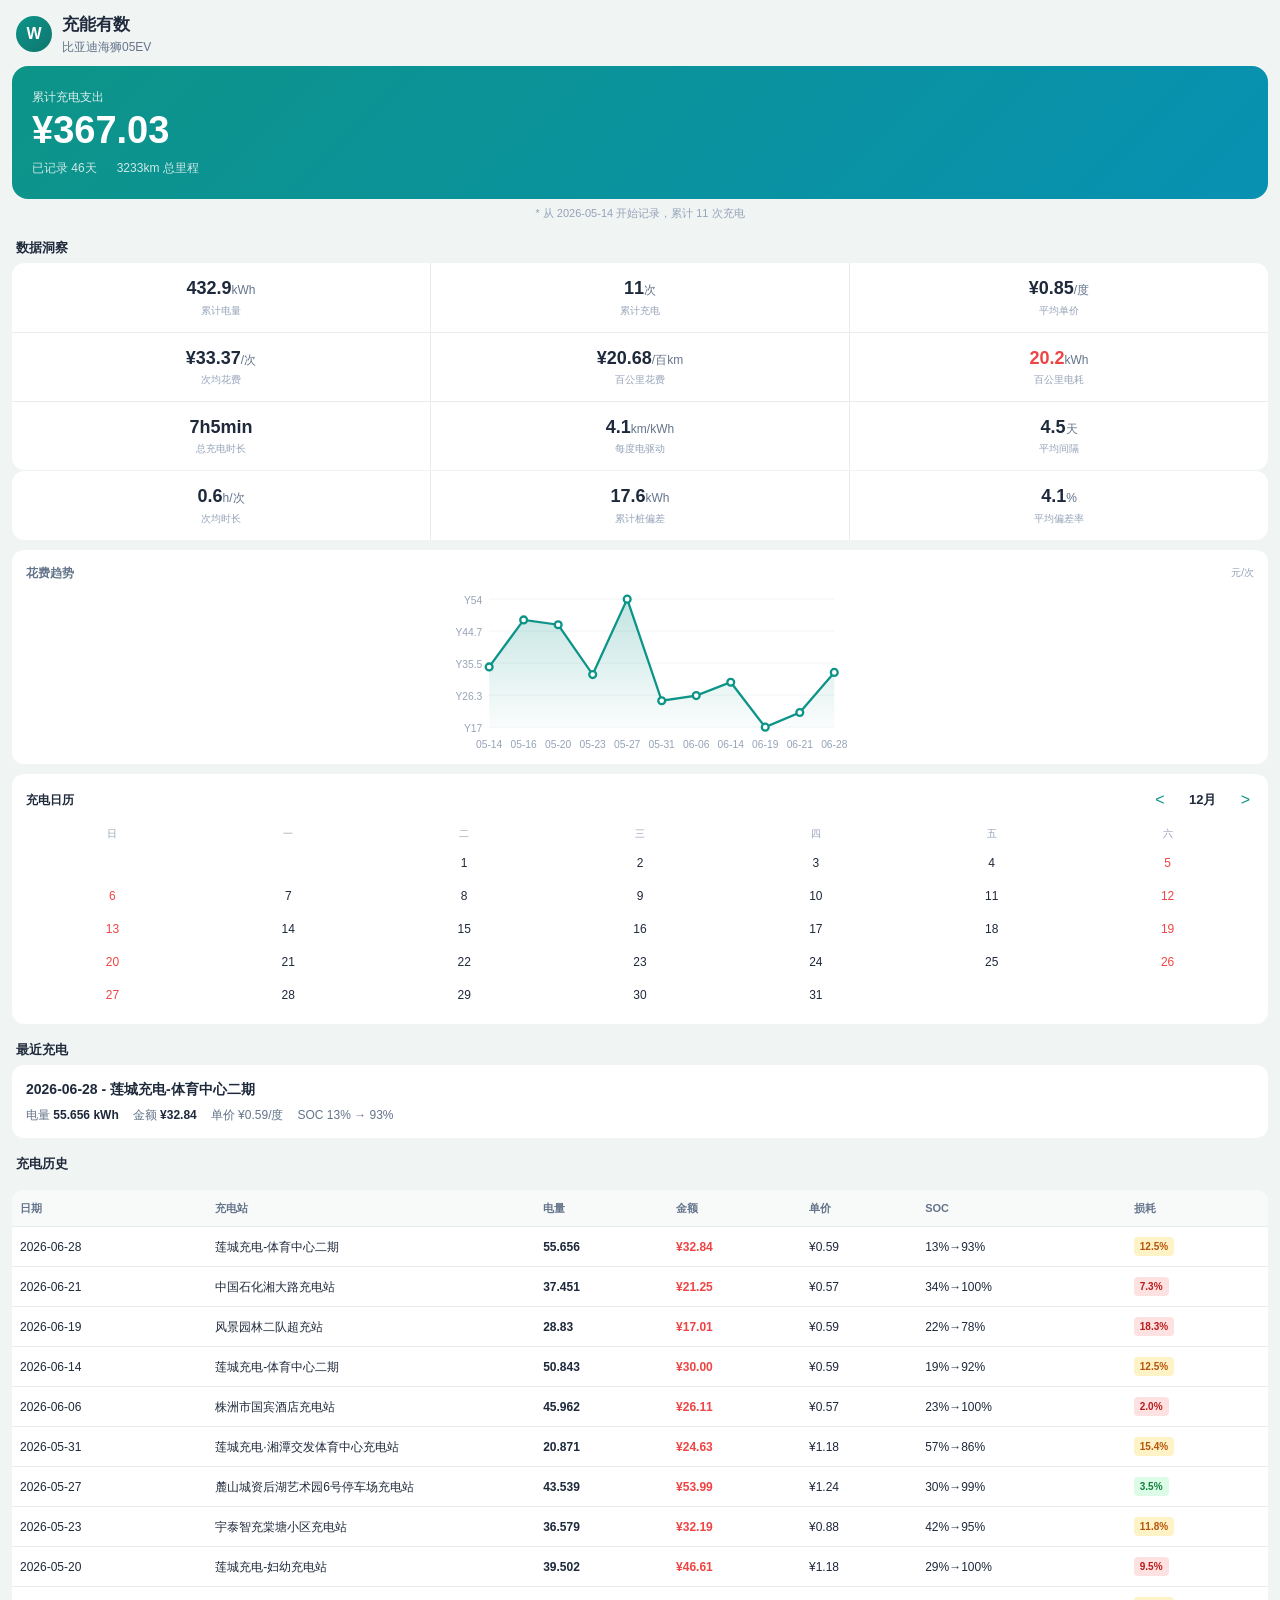
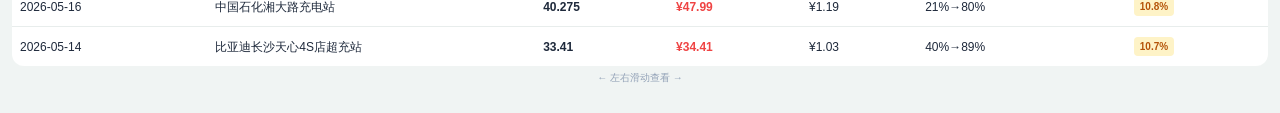
==== index.html @ ddf3f786 "Initial: charging dashboard static site (11 records)" ====
<!DOCTYPE html>
<html lang="zh-CN">
<head>
<meta charset="UTF-8">
<meta name="viewport" content="width=device-width, initial-scale=1.0, maximum-scale=1.0, user-scalable=no">
<title>充能有数 - 海狮05EV</title>
<style>
*,*::before,*::after{box-sizing:border-box;margin:0;padding:0}
:root{--bg:#f0f4f3;--card:#fff;--primary:#0d9488;--primary-light:#e6f7f5;--primary-dark:#0f766e;--text:#1e293b;--text2:#64748b;--text3:#94a3b8;--border:#e8edec;--green:#0d9488;--orange:#f59e0b;--red:#ef4444;--blue:#3b82f6}
body{font-family:-apple-system,BlinkMacSystemFont,"Segoe UI","PingFang SC","Microsoft YaHei",sans-serif;background:var(--bg);color:var(--text);line-height:1.5;min-height:100vh;padding-bottom:24px;-webkit-font-smoothing:antialiased}
.top-nav{background:var(--bg);padding:12px 16px 0;display:flex;align-items:center;gap:10px}
.avatar{width:36px;height:36px;border-radius:50%;background:linear-gradient(135deg,var(--primary),var(--primary-dark));display:flex;align-items:center;justify-content:center;color:#fff;font-size:16px;font-weight:600}
.greeting{font-size:17px;font-weight:600}.name{font-size:12px;color:var(--text2)}
.hero{margin:10px 12px 0;background:linear-gradient(135deg,#0d9488 0%,#0891b2 100%);border-radius:16px;padding:22px 20px;color:#fff}
.hero .label{font-size:12px;opacity:0.85;font-weight:400}
.hero .amount{font-size:38px;font-weight:700;margin:4px 0 8px;line-height:1.1}
.hero .meta{display:flex;gap:20px;font-size:12px;opacity:0.8;flex-wrap:wrap}
.updated{text-align:center;padding:6px 16px 0;font-size:11px;color:var(--text3)}
.section-title{padding:16px 16px 6px;font-size:13px;font-weight:600;display:flex;align-items:center;gap:6px}
.insight-grid{display:grid;grid-template-columns:1fr 1fr 1fr;gap:1px;margin:0 12px;background:var(--border);border-radius:12px;overflow:hidden}
.insight-item{background:var(--card);padding:14px 10px;text-align:center}
.insight-item .val{font-size:18px;font-weight:700;line-height:1.3}
.insight-item .val .unit{font-size:12px;font-weight:400;color:var(--text2)}
.insight-item .lbl{font-size:10px;color:var(--text3);margin-top:2px}
.val.green{color:var(--green)}.val.orange{color:var(--orange)}.val.red{color:var(--red)}.val.muted{color:var(--text3)}
.trend-section{margin:0 12px;background:var(--card);border-radius:12px;padding:14px;margin-top:10px}
.trend-header{display:flex;justify-content:space-between;align-items:center;margin-bottom:8px}
.trend-header .title{font-size:12px;font-weight:600;color:var(--text2)}
.trend-header .unit{font-size:10px;color:var(--text3)}
.trend-chart{width:100%;height:160px} .trend-chart svg{width:100%;height:100%}
.cal-section{margin:0 12px;background:var(--card);border-radius:12px;padding:14px;margin-top:10px}
.cal-header{display:flex;justify-content:space-between;align-items:center;margin-bottom:10px}
.cal-header .title{font-size:12px;font-weight:600;color:var(--text)}
.cal-nav{display:flex;align-items:center;gap:14px}
.cal-nav .month{font-size:13px;font-weight:600;min-width:40px;text-align:center}
.cal-nav .arrow{font-size:16px;color:var(--primary);cursor:pointer;user-select:none;padding:0 4px}
.cal-grid{display:grid;grid-template-columns:repeat(7,1fr);text-align:center;gap:3px}
.cal-grid .day-header{font-size:10px;color:var(--text3);padding:4px 0;font-weight:500}
.cal-grid .day{font-size:12px;padding:6px 0;border-radius:6px}.cal-grid .day.charged{background:var(--primary);color:#fff;font-weight:600}
.cal-grid .day.empty{color:#cbd5e1}.cal-grid .day.weekend{color:var(--red)}.cal-grid .day.weekend.charged{color:#fff}
.latest-card{margin:0 12px;background:var(--card);border-radius:12px;padding:14px}
.latest-card .station{font-size:14px;font-weight:600;margin-bottom:6px}
.latest-card .stats{display:flex;gap:14px;flex-wrap:wrap;font-size:12px;color:var(--text2)}
.latest-card .stats b{color:var(--text)}
.table-section{margin:0 12px}
.table-wrap{background:var(--card);border-radius:12px;overflow:hidden;margin-top:10px}
table{width:100%;border-collapse:collapse;font-size:12px}
thead{background:#f8faf9}
th{padding:10px 8px;text-align:left;font-weight:600;font-size:11px;color:var(--text2);border-bottom:1px solid var(--border)}
td{padding:10px 8px;border-bottom:1px solid var(--border)}
tr:last-child td{border-bottom:none} td.amount{color:var(--red);font-weight:600} td.kwh{font-weight:600}
.tag{display:inline-block;padding:2px 6px;border-radius:4px;font-size:10px;font-weight:600}
.tag-ok{background:#dcfce7;color:#15803d}.tag-hi{background:#fef3c7;color:#b45309}.tag-neg{background:#fee2e2;color:#b91c1c}
.scroll-hint{text-align:center;font-size:10px;color:var(--text3);padding:4px 0}
</style>
</head>
<body>

<div class="top-nav">
  <div class="avatar">W</div>
  <div><div class="greeting">充能有数</div><div class="name">比亚迪海狮05EV</div></div>
</div>

<div class="hero">
  <div class="label">累计充电支出</div>
  <div class="amount">¥367.03</div>
  <div class="meta">
    <span>已记录 46天</span>
    <span>3233km 总里程</span>
  </div>
</div>
<div class="updated">* 从 2026-05-14 开始记录，累计 11 次充电</div>

<div class="section-title">数据洞察</div>
<div class="insight-grid">
  <div class="insight-item"><div class="val">432.9<span class="unit">kWh</span></div><div class="lbl">累计电量</div></div>
  <div class="insight-item"><div class="val">11<span class="unit">次</span></div><div class="lbl">累计充电</div></div>
  <div class="insight-item"><div class="val">¥0.85<span class="unit">/度</span></div><div class="lbl">平均单价</div></div>
  <div class="insight-item"><div class="val">¥33.37<span class="unit">/次</span></div><div class="lbl">次均花费</div></div>
  <div class="insight-item"><div class="val">¥20.68<span class="unit">/百km</span></div><div class="lbl">百公里花费</div></div>
  <div class="insight-item"><div class="val red">20.2<span class="unit">kWh</span></div><div class="lbl">百公里电耗</div></div>
  <div class="insight-item"><div class="val">7h5min<span class="unit"></span></div><div class="lbl">总充电时长</div></div>
  <div class="insight-item"><div class="val">4.1<span class="unit">km/kWh</span></div><div class="lbl">每度电驱动</div></div>
  <div class="insight-item"><div class="val">4.5<span class="unit">天</span></div><div class="lbl">平均间隔</div></div>
</div>

<div class="insight-grid" style="margin-top:1px">
  <div class="insight-item"><div class="val">0.6<span class="unit">h/次</span></div><div class="lbl">次均时长</div></div>
  <div class="insight-item"><div class="val"><span class="orange">17.6<span class="unit">kWh</span></span></div><div class="lbl">累计桩偏差</div></div>
  <div class="insight-item"><div class="val"><span class="green">4.1<span class="unit">%</span></span></div><div class="lbl">平均偏差率</div></div>
</div>

<div class="trend-section">
  <div class="trend-header"><span class="title">花费趋势</span><span class="unit">元/次</span></div>
  <div class="trend-chart" id="trendChart"></div>
</div>

<div class="cal-section">
  <div class="cal-header">
    <span class="title">充电日历</span>
    <div class="cal-nav">
      <span class="arrow" id="calPrev">&lt;</span>
      <span class="month" id="calMonth"></span>
      <span class="arrow" id="calNext">&gt;</span>
    </div>
  </div>
  <div class="cal-grid" id="calGrid"></div>
</div>

<div class="section-title">最近充电</div>
<div class="latest-card">
  <div class="station">2026-06-28 - 莲城充电-体育中心二期</div>
  <div class="stats">
    <span>电量 <b>55.656 kWh</b></span>
    <span>金额 <b>¥32.84</b></span>
    <span>单价 ¥0.59/度</span>
    <span>SOC 13% → 93%</span>
  </div>
</div>

<div class="section-title">充电历史</div>
<div class="table-section">
  <div class="table-wrap" style="overflow-x:auto">
    <table>
      <thead><tr><th>日期</th><th>充电站</th><th>电量</th><th>金额</th><th>单价</th><th>SOC</th><th>损耗</th></tr></thead>
      <tbody>
        <tr>
          <td>2026-06-28</td>
          <td style="max-width:130px;overflow:hidden;text-overflow:ellipsis;white-space:nowrap">莲城充电-体育中心二期</td>
          <td class="kwh">55.656</td>
          <td class="amount">¥32.84</td>
          <td>¥0.59</td>
          <td>13%→93%</td>
          <td><span class="tag tag-hi">12.5%</span></td>
        </tr><tr>
          <td>2026-06-21</td>
          <td style="max-width:130px;overflow:hidden;text-overflow:ellipsis;white-space:nowrap">中国石化湘大路充电站</td>
          <td class="kwh">37.451</td>
          <td class="amount">¥21.25</td>
          <td>¥0.57</td>
          <td>34%→100%</td>
          <td><span class="tag tag-neg">7.3%</span></td>
        </tr><tr>
          <td>2026-06-19</td>
          <td style="max-width:130px;overflow:hidden;text-overflow:ellipsis;white-space:nowrap">风景园林二队超充站</td>
          <td class="kwh">28.83</td>
          <td class="amount">¥17.01</td>
          <td>¥0.59</td>
          <td>22%→78%</td>
          <td><span class="tag tag-neg">18.3%</span></td>
        </tr><tr>
          <td>2026-06-14</td>
          <td style="max-width:130px;overflow:hidden;text-overflow:ellipsis;white-space:nowrap">莲城充电-体育中心二期</td>
          <td class="kwh">50.843</td>
          <td class="amount">¥30.00</td>
          <td>¥0.59</td>
          <td>19%→92%</td>
          <td><span class="tag tag-hi">12.5%</span></td>
        </tr><tr>
          <td>2026-06-06</td>
          <td style="max-width:130px;overflow:hidden;text-overflow:ellipsis;white-space:nowrap">株洲市国宾酒店充电站</td>
          <td class="kwh">45.962</td>
          <td class="amount">¥26.11</td>
          <td>¥0.57</td>
          <td>23%→100%</td>
          <td><span class="tag tag-neg">2.0%</span></td>
        </tr><tr>
          <td>2026-05-31</td>
          <td style="max-width:130px;overflow:hidden;text-overflow:ellipsis;white-space:nowrap">莲城充电·湘潭交发体育中心充电站</td>
          <td class="kwh">20.871</td>
          <td class="amount">¥24.63</td>
          <td>¥1.18</td>
          <td>57%→86%</td>
          <td><span class="tag tag-hi">15.4%</span></td>
        </tr><tr>
          <td>2026-05-27</td>
          <td style="max-width:130px;overflow:hidden;text-overflow:ellipsis;white-space:nowrap">麓山城资后湖艺术园6号停车场充电站</td>
          <td class="kwh">43.539</td>
          <td class="amount">¥53.99</td>
          <td>¥1.24</td>
          <td>30%→99%</td>
          <td><span class="tag tag-ok">3.5%</span></td>
        </tr><tr>
          <td>2026-05-23</td>
          <td style="max-width:130px;overflow:hidden;text-overflow:ellipsis;white-space:nowrap">宇泰智充棠塘小区充电站</td>
          <td class="kwh">36.579</td>
          <td class="amount">¥32.19</td>
          <td>¥0.88</td>
          <td>42%→95%</td>
          <td><span class="tag tag-hi">11.8%</span></td>
        </tr><tr>
          <td>2026-05-20</td>
          <td style="max-width:130px;overflow:hidden;text-overflow:ellipsis;white-space:nowrap">莲城充电-妇幼充电站</td>
          <td class="kwh">39.502</td>
          <td class="amount">¥46.61</td>
          <td>¥1.18</td>
          <td>29%→100%</td>
          <td><span class="tag tag-neg">9.5%</span></td>
        </tr><tr>
          <td>2026-05-16</td>
          <td style="max-width:130px;overflow:hidden;text-overflow:ellipsis;white-space:nowrap">中国石化湘大路充电站</td>
          <td class="kwh">40.275</td>
          <td class="amount">¥47.99</td>
          <td>¥1.19</td>
          <td>21%→80%</td>
          <td><span class="tag tag-hi">10.8%</span></td>
        </tr><tr>
          <td>2026-05-14</td>
          <td style="max-width:130px;overflow:hidden;text-overflow:ellipsis;white-space:nowrap">比亚迪长沙天心4S店超充站</td>
          <td class="kwh">33.41</td>
          <td class="amount">¥34.41</td>
          <td>¥1.03</td>
          <td>40%→89%</td>
          <td><span class="tag tag-hi">10.7%</span></td>
        </tr>
      </tbody>
    </table>
  </div>
  <div class="scroll-hint">← 左右滑动查看 →</div>
</div>

<script>
var DATA = [{"date": "2026-06-28", "station": "莲城充电-体育中心二期", "gun": "15号-15号", "duration_min": 51.1, "kwh": 55.656, "amount": 32.84, "unit_price": 0.59, "start_soc": 13.0, "end_soc": 93.0, "mileage": 3233.0, "driven_km": 278.0, "real_consumption": 20.02, "battery_calc_kwh": 48.72, "pile_loss": 6.94, "loss_rate": 12.5, "order_id": "20260628120410063475", "start_time": "12:05:16", "stop_method": "远程终止充电", "platform": "莲城充电"}, {"date": "2026-06-21", "station": "中国石化湘大路充电站", "gun": "湘潭湘大路站2号桩-B", "duration_min": 46, "kwh": 37.451, "amount": 21.25, "unit_price": 0.57, "start_soc": 34.0, "end_soc": 100.0, "mileage": 2955.0, "driven_km": 233.0, "real_consumption": 16.07, "battery_calc_kwh": 40.19, "pile_loss": -2.74, "loss_rate": 7.3, "order_id": "", "start_time": "", "stop_method": "", "platform": ""}, {"date": "2026-06-19", "station": "风景园林二队超充站", "gun": "风景园林二队1号机-G", "duration_min": 21.55, "kwh": 28.83, "amount": 17.01, "unit_price": 0.59, "start_soc": 22.0, "end_soc": 78.0, "mileage": 2722.0, "driven_km": 100.0, "real_consumption": 28.83, "battery_calc_kwh": 34.1, "pile_loss": -5.27, "loss_rate": 18.3, "order_id": "20260619124812045742", "start_time": "12:48:25", "stop_method": "APP远程停止", "platform": "湘潭莲城充电"}, {"date": "2026-06-14", "station": "莲城充电-体育中心二期", "gun": "10号-10号", "duration_min": 46.38, "kwh": 50.843, "amount": 30.0, "unit_price": 0.59, "start_soc": 19.0, "end_soc": 92.0, "mileage": 2622.0, "driven_km": 242.0, "real_consumption": 21.01, "battery_calc_kwh": 44.46, "pile_loss": 6.38, "loss_rate": 12.5, "order_id": "20260614122310446515", "start_time": "12:23:56", "stop_method": "远程终止充电", "platform": "湘潭莲城充电"}, {"date": "2026-06-06", "station": "株洲市国宾酒店充电站", "gun": "8830690000007090", "duration_min": 56.23, "kwh": 45.962, "amount": 26.11, "unit_price": 0.57, "start_soc": 23.0, "end_soc": 100.0, "mileage": 2380.0, "driven_km": 160.0, "real_consumption": 28.73, "battery_calc_kwh": 46.89, "pile_loss": -0.93, "loss_rate": 2.0, "order_id": "88306900000070900226060633083739", "start_time": "12:44:24", "stop_method": "充满自动停止", "platform": "国网桩"}, {"date": "2026-05-31", "station": "莲城充电·湘潭交发体育中心充电站", "gun": "新能源体育中心2号-A", "duration_min": 21.23, "kwh": 20.871, "amount": 24.63, "unit_price": 1.18, "start_soc": 57.0, "end_soc": 86.0, "mileage": 2220.0, "driven_km": 174.0, "real_consumption": 11.99, "battery_calc_kwh": 17.66, "pile_loss": 3.21, "loss_rate": 15.4, "order_id": "20260531195014967719", "start_time": "19:50:27", "stop_method": "远程终止充电", "platform": "莲城充电"}, {"date": "2026-05-27", "station": "麓山城资后湖艺术园6号停车场充电站", "gun": "7037870201", "duration_min": 45, "kwh": 43.539, "amount": 53.99, "unit_price": 1.24, "start_soc": 30.0, "end_soc": 99.0, "mileage": 2046.0, "driven_km": 229.0, "real_consumption": 19.01, "battery_calc_kwh": 42.02, "pile_loss": 1.52, "loss_rate": 3.5, "order_id": "B20260527192857607135", "start_time": "19:29:27", "stop_method": "自动终止", "platform": "星星充电"}, {"date": "2026-05-23", "station": "宇泰智充棠塘小区充电站", "gun": "204612000200002401", "duration_min": 48.98, "kwh": 36.579, "amount": 32.19, "unit_price": 0.88, "start_soc": 42.0, "end_soc": 95.0, "mileage": 1817.0, "driven_km": 205.0, "real_consumption": 17.84, "battery_calc_kwh": 32.28, "pile_loss": 4.3, "loss_rate": 11.8, "order_id": "101437000177951747923504802", "start_time": "14:24:50", "stop_method": "", "platform": "小桔充电"}, {"date": "2026-05-20", "station": "莲城充电-妇幼充电站", "gun": "二号-2A", "duration_min": 36.9, "kwh": 39.502, "amount": 46.61, "unit_price": 1.18, "start_soc": 29.0, "end_soc": 100.0, "mileage": 1612.0, "driven_km": 154.0, "real_consumption": 25.65, "battery_calc_kwh": 43.24, "pile_loss": -3.74, "loss_rate": 9.5, "order_id": "20260520195915225173", "start_time": "20:00:28", "stop_method": "收到BST(SOC满足)", "platform": "莲城充电"}, {"date": "2026-05-16", "station": "中国石化湘大路充电站", "gun": "湘潭湘大路站3号桩-A", "duration_min": 29, "kwh": 40.275, "amount": 47.99, "unit_price": 1.19, "start_soc": 21.0, "end_soc": 80.0, "mileage": 1458.0, "driven_km": null, "real_consumption": null, "battery_calc_kwh": 35.93, "pile_loss": 4.34, "loss_rate": 10.8, "order_id": "4601000005162601", "start_time": "20:45", "stop_method": "余额不足，充电中止", "platform": "中国石化"}, {"date": "2026-05-14", "station": "比亚迪长沙天心4S店超充站", "gun": "CN00335701101A", "duration_min": 23, "kwh": 33.41, "amount": 34.41, "unit_price": 1.03, "start_soc": 40.0, "end_soc": 89.0, "mileage": null, "driven_km": null, "real_consumption": null, "battery_calc_kwh": 29.84, "pile_loss": 3.57, "loss_rate": 10.7, "order_id": "7917385530010dc0bbe12c34000", "start_time": "19:02:24", "stop_method": "", "platform": "比亚迪闪充"}];
var SUMMARY = {"total_charges": 11, "total_kwh": 432.92, "total_amount": 367.03, "avg_price": 0.85, "avg_per_charge": 33.37, "total_hours": 7.1, "total_hours_int": 7, "total_mins_int": 5, "avg_duration_hours": 0.6, "avg_interval_days": 4.5, "total_days": 46, "total_driven": 1775.0, "total_mileage": 3233.0, "avg_consumption": 20.24, "cost_per_100km": 20.68, "km_per_kwh": 4.1, "total_pile_loss": 17.59, "avg_loss_rate": 4.1, "soc_record_count": 11, "latest": {"date": "2026-06-28", "station": "莲城充电-体育中心二期", "gun": "15号-15号", "duration_min": 51.1, "kwh": 55.656, "amount": 32.84, "unit_price": 0.59, "start_soc": 13.0, "end_soc": 93.0, "mileage": 3233.0, "driven_km": 278.0, "real_consumption": 20.02, "battery_calc_kwh": 48.72, "pile_loss": 6.94, "loss_rate": 12.5, "order_id": "20260628120410063475", "start_time": "12:05:16", "stop_method": "远程终止充电", "platform": "莲城充电"}, "battery_capacity": 60.9, "vehicle": "比亚迪海狮05EV", "spend_trend": [{"date": "2026-05-14", "amount": 34.41}, {"date": "2026-05-16", "amount": 47.99}, {"date": "2026-05-20", "amount": 46.61}, {"date": "2026-05-23", "amount": 32.19}, {"date": "2026-05-27", "amount": 53.99}, {"date": "2026-05-31", "amount": 24.63}, {"date": "2026-06-06", "amount": 26.11}, {"date": "2026-06-14", "amount": 30.0}, {"date": "2026-06-19", "amount": 17.01}, {"date": "2026-06-21", "amount": 21.25}, {"date": "2026-06-28", "amount": 32.84}], "charge_calendar": {"2026-05-14": 1, "2026-05-16": 1, "2026-05-20": 1, "2026-05-23": 1, "2026-05-27": 1, "2026-05-31": 1, "2026-06-06": 1, "2026-06-14": 1, "2026-06-19": 1, "2026-06-21": 1, "2026-06-28": 1}, "first_date": "2026-05-14"};
</script>
<script>
(function(){
  var d=DATA,s=SUMMARY;
  // Calendar
  var charged=s.charge_calendar||{};
  var now=new Date();
  var calYear=now.getFullYear(),calMonth=now.getMonth();
  function renderCal(){
    var fd=new Date(calYear,calMonth,1),ld=new Date(calYear,calMonth+1,0);
    var sd=fd.getDay(),dim=ld.getDate();
    document.getElementById('calMonth').textContent=(calMonth+1)+'月';
    var h='<div class="day-header">日</div><div class="day-header">一</div><div class="day-header">二</div><div class="day-header">三</div><div class="day-header">四</div><div class="day-header">五</div><div class="day-header">六</div>';
    for(var i=0;i<sd;i++) h+='<div class="day empty"></div>';
    for(var d=1;d<=dim;d++){
      var ds=calYear+'-'+String(calMonth+1).padStart(2,'0')+'-'+String(d).padStart(2,'0');
      var isC=charged[ds],dow=(sd+d-1)%7;
      var cls='day'+(isC?' charged':(dow===0||dow===6?' weekend':''));
      h+='<div class="'+cls+'">'+d+'</div>';
    }
    document.getElementById('calGrid').innerHTML=h;
  }
  document.getElementById('calPrev').onclick=function(){calMonth--;if(calMonth<0){calMonth=11;calYear--}renderCal()};
  document.getElementById('calNext').onclick=function(){calMonth++;if(calMonth>11){calMonth=0;calYear++}renderCal()};
  renderCal();

  // Trend
  var data=s.spend_trend||[];
  if(data.length){
    var svgNS='http://www.w3.org/2000/svg';
    var svg=document.createElementNS(svgNS,'svg');
    svg.setAttribute('viewBox','0 0 360 140');
    svg.setAttribute('preserveAspectRatio','xMidYMid meet');
    svg.style.width='100%';svg.style.height='100%';
    var pad={top:8,right:10,bottom:20,left:48},w=360,h=140;
    var cw=w-pad.left-pad.right,ch=h-pad.top-pad.bottom;
    var amts=data.map(function(r){return r.amount});
    var max=Math.max.apply(null,amts),min=Math.min.apply(null,amts);
    var rng=max-min||1;
    for(var i=0;i<=4;i++){
      var val=Math.round((min+rng*i/4)*10)/10;
      var y=pad.top+ch-(ch*i/4);
      var t=document.createElementNS(svgNS,'text');
      t.setAttribute('x',pad.left-6);t.setAttribute('y',y+4);
      t.setAttribute('text-anchor','end');t.setAttribute('fill','#94a3b8');
      t.setAttribute('font-size','9');t.textContent='Y'+val;
      svg.appendChild(t);
      var l=document.createElementNS(svgNS,'line');
      l.setAttribute('x1',pad.left);l.setAttribute('x2',w-pad.right);
      l.setAttribute('y1',y);l.setAttribute('y2',y);
      l.setAttribute('stroke','#e8edec');l.setAttribute('stroke-width','0.5');
      svg.appendChild(l);
    }
    data.forEach(function(d,i){
      var x=pad.left+(cw*i/Math.max(data.length-1,1));
      var t=document.createElementNS(svgNS,'text');
      t.setAttribute('x',x);t.setAttribute('y',h-2);
      t.setAttribute('text-anchor','middle');t.setAttribute('fill','#94a3b8');
      t.setAttribute('font-size','9');t.textContent=d.date.slice(5);
      svg.appendChild(t);
    });
    var areaPts='',linePts='';
    data.forEach(function(d,i){
      var x=pad.left+(cw*i/Math.max(data.length-1,1));
      var y=pad.top+ch-(ch*(d.amount-min)/rng);
      areaPts+=(i===0?'M':'L')+x.toFixed(1)+','+y.toFixed(1)+' ';
      linePts+=(i===0?'M':'L')+x.toFixed(1)+','+y.toFixed(1)+' ';
    });
    areaPts+='L'+(pad.left+cw).toFixed(1)+','+(pad.top+ch).toFixed(1)+' L'+pad.left+','+(pad.top+ch).toFixed(1)+' Z';
    var defs=document.createElementNS(svgNS,'defs');
    var grad=document.createElementNS(svgNS,'linearGradient');
    grad.setAttribute('id','g');grad.setAttribute('x1','0');grad.setAttribute('y1','0');grad.setAttribute('x2','0');grad.setAttribute('y2','1');
    var s1=document.createElementNS(svgNS,'stop');s1.setAttribute('offset','0%');s1.setAttribute('stop-color','#0d9488');s1.setAttribute('stop-opacity','0.25');
    var s2=document.createElementNS(svgNS,'stop');s2.setAttribute('offset','100%');s2.setAttribute('stop-color','#0d9488');s2.setAttribute('stop-opacity','0.02');
    grad.appendChild(s1);grad.appendChild(s2);defs.appendChild(grad);svg.appendChild(defs);
    var area=document.createElementNS(svgNS,'path');area.setAttribute('d',areaPts);area.setAttribute('fill','url(#g)');svg.appendChild(area);
    var path=document.createElementNS(svgNS,'path');path.setAttribute('d',linePts);path.setAttribute('fill','none');path.setAttribute('stroke','#0d9488');path.setAttribute('stroke-width','2');path.setAttribute('stroke-linecap','round');svg.appendChild(path);
    data.forEach(function(d,i){
      var x=pad.left+(cw*i/Math.max(data.length-1,1));
      var y=pad.top+ch-(ch*(d.amount-min)/rng);
      var c=document.createElementNS(svgNS,'circle');
      c.setAttribute('cx',x.toFixed(1));c.setAttribute('cy',y.toFixed(1));
      c.setAttribute('r','3');c.setAttribute('fill','#fff');
      c.setAttribute('stroke','#0d9488');c.setAttribute('stroke-width','2');
      svg.appendChild(c);
    });
    document.getElementById('trendChart').appendChild(svg);
  }
})();
</script>
</body>
</html>
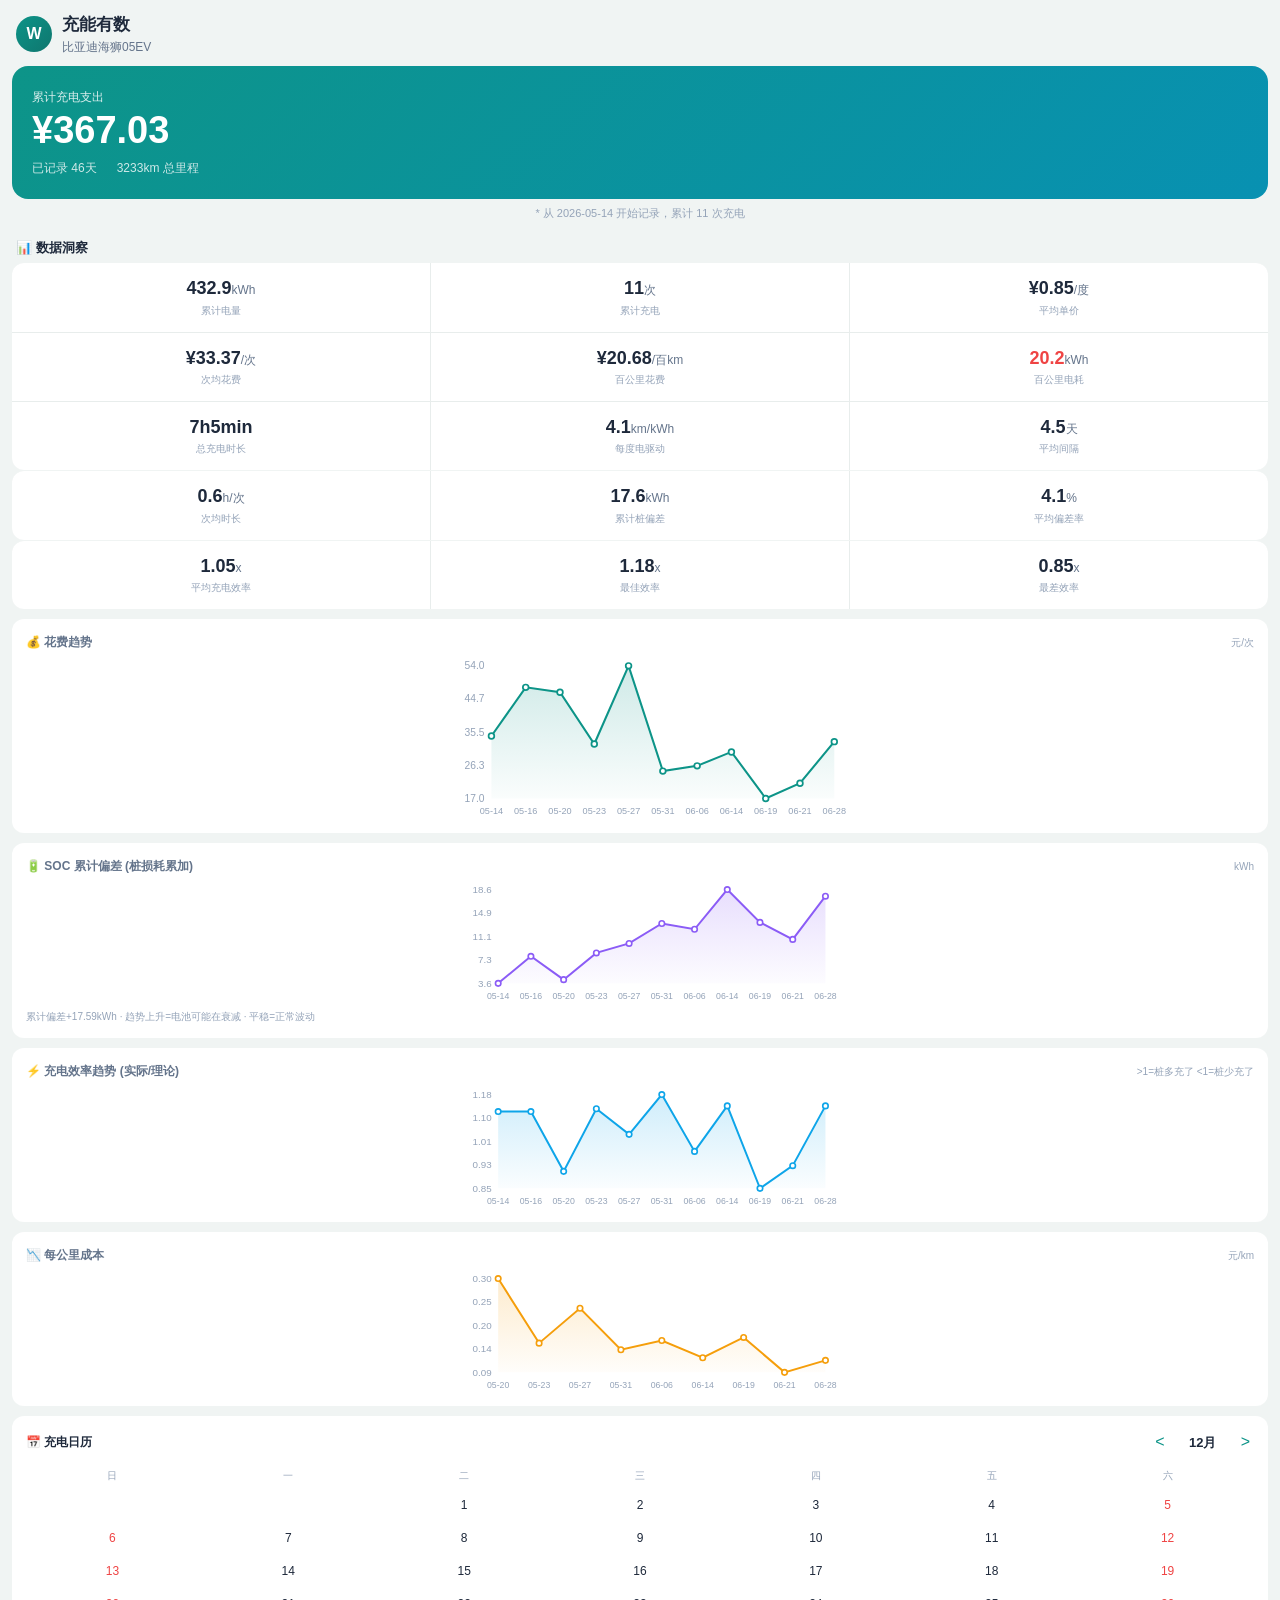
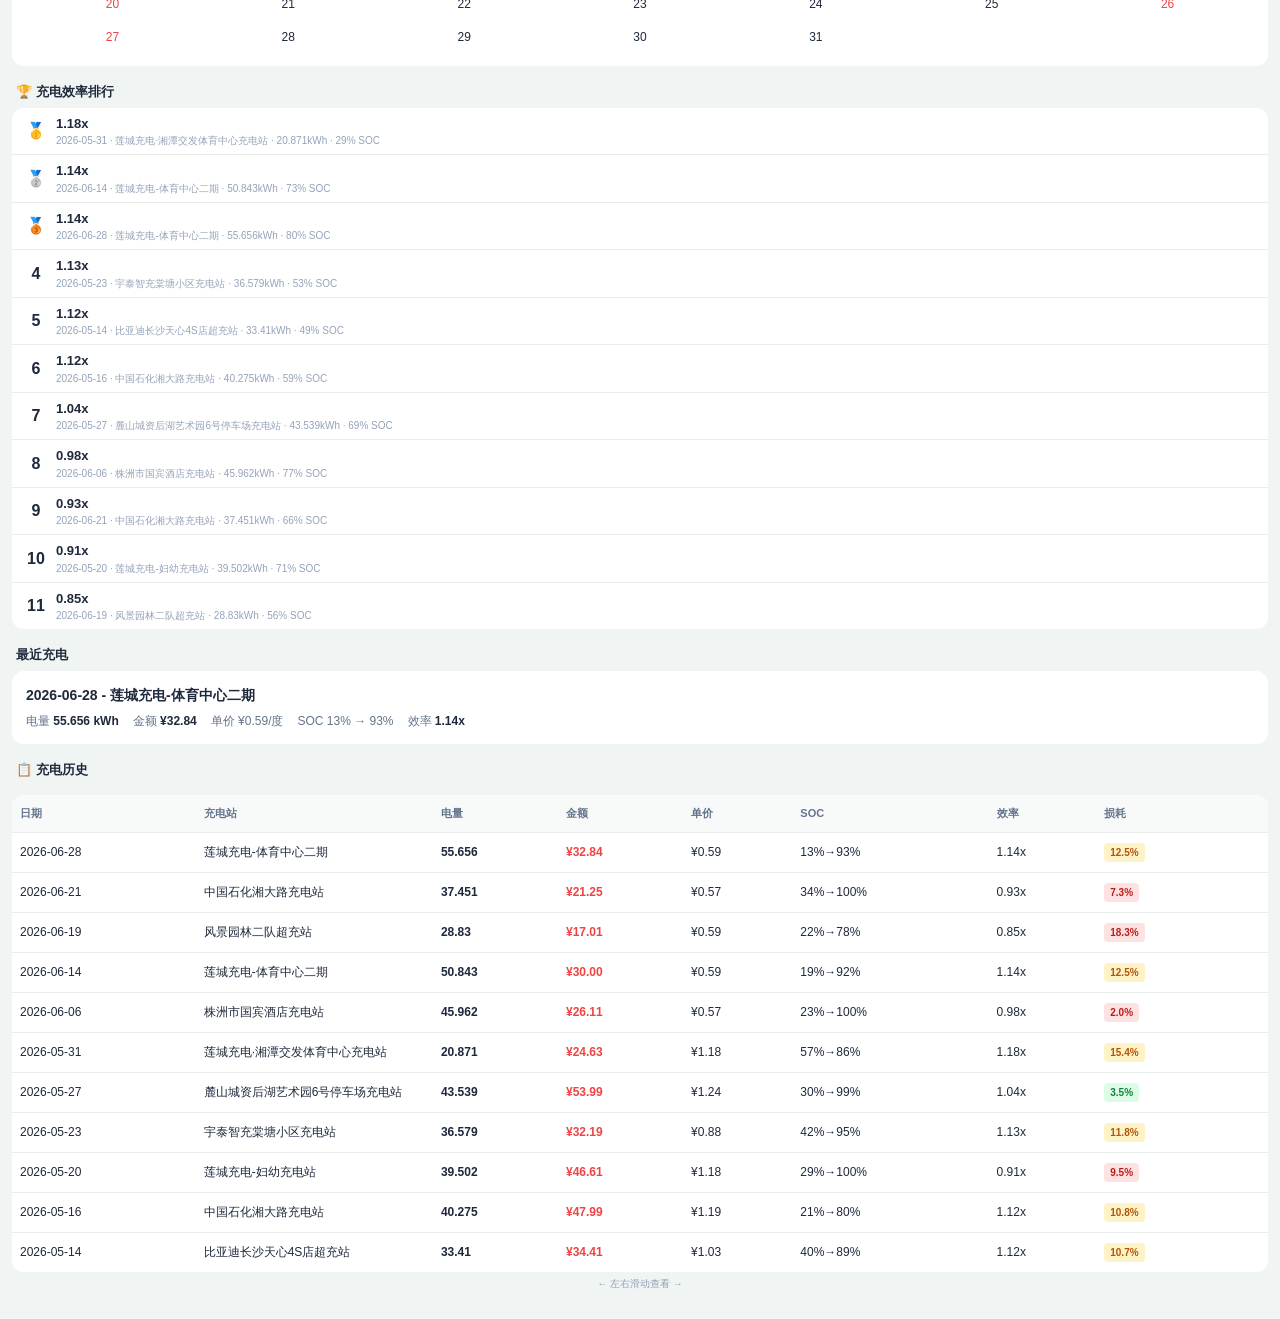
==== commit a8ef76ff: "feat: 新增优惠券标记、SOC漂移、充电效率、每公里成本分析模块" ====
--- a/index.html
+++ b/index.html
@@ -6,7 +6,7 @@
 <title>充能有数 - 海狮05EV</title>
 <style>
 *,*::before,*::after{box-sizing:border-box;margin:0;padding:0}
-:root{--bg:#f0f4f3;--card:#fff;--primary:#0d9488;--primary-light:#e6f7f5;--primary-dark:#0f766e;--text:#1e293b;--text2:#64748b;--text3:#94a3b8;--border:#e8edec;--green:#0d9488;--orange:#f59e0b;--red:#ef4444;--blue:#3b82f6}
+:root{--bg:#f0f4f3;--card:#fff;--primary:#0d9488;--primary-light:#e6f7f5;--primary-dark:#0f766e;--text:#1e293b;--text2:#64748b;--text3:#94a3b8;--border:#e8edec;--green:#0d9488;--orange:#f59e0b;--red:#ef4444;--blue:#3b82f6;--purple:#8b5cf6;--coupon-bg:#fef3c7;--coupon-text:#b45309}
 body{font-family:-apple-system,BlinkMacSystemFont,"Segoe UI","PingFang SC","Microsoft YaHei",sans-serif;background:var(--bg);color:var(--text);line-height:1.5;min-height:100vh;padding-bottom:24px;-webkit-font-smoothing:antialiased}
 .top-nav{background:var(--bg);padding:12px 16px 0;display:flex;align-items:center;gap:10px}
 .avatar{width:36px;height:36px;border-radius:50%;background:linear-gradient(135deg,var(--primary),var(--primary-dark));display:flex;align-items:center;justify-content:center;color:#fff;font-size:16px;font-weight:600}
@@ -22,12 +22,13 @@
 .insight-item .val{font-size:18px;font-weight:700;line-height:1.3}
 .insight-item .val .unit{font-size:12px;font-weight:400;color:var(--text2)}
 .insight-item .lbl{font-size:10px;color:var(--text3);margin-top:2px}
-.val.green{color:var(--green)}.val.orange{color:var(--orange)}.val.red{color:var(--red)}.val.muted{color:var(--text3)}
+.val.green{color:var(--green)}.val.orange{color:var(--orange)}.val.red{color:var(--red)}.val.purple{color:var(--purple)}.val.muted{color:var(--text3)}
 .trend-section{margin:0 12px;background:var(--card);border-radius:12px;padding:14px;margin-top:10px}
 .trend-header{display:flex;justify-content:space-between;align-items:center;margin-bottom:8px}
 .trend-header .title{font-size:12px;font-weight:600;color:var(--text2)}
 .trend-header .unit{font-size:10px;color:var(--text3)}
 .trend-chart{width:100%;height:160px} .trend-chart svg{width:100%;height:100%}
+.trend-chart-sm{width:100%;height:120px} .trend-chart-sm svg{width:100%;height:100%}
 .cal-section{margin:0 12px;background:var(--card);border-radius:12px;padding:14px;margin-top:10px}
 .cal-header{display:flex;justify-content:space-between;align-items:center;margin-bottom:10px}
 .cal-header .title{font-size:12px;font-weight:600;color:var(--text)}
@@ -42,6 +43,16 @@
 .latest-card .station{font-size:14px;font-weight:600;margin-bottom:6px}
 .latest-card .stats{display:flex;gap:14px;flex-wrap:wrap;font-size:12px;color:var(--text2)}
 .latest-card .stats b{color:var(--text)}
+.coupon-badge{display:inline-block;background:var(--coupon-bg);color:var(--coupon-text);padding:2px 8px;border-radius:10px;font-size:10px;font-weight:600;vertical-align:middle}
+.save-total{background:linear-gradient(135deg,#fef3c7,#fffbeb);border:1px solid #fde68a;border-radius:10px;padding:10px 14px;margin:8px 12px 0;font-size:12px;display:flex;align-items:center;gap:8px}
+.save-total .save-icon{font-size:18px}.save-total .save-amount{font-weight:700;color:var(--coupon-text);font-size:16px}
+.ranking-item{display:flex;align-items:center;gap:8px;padding:6px 12px;border-bottom:1px solid var(--border);font-size:11px}
+.ranking-item:last-child{border-bottom:none}
+.ranking-item .rank{font-size:16px;font-weight:700;min-width:24px;text-align:center}
+.ranking-item .rank.gold{color:var(--orange)}.ranking-item .rank.silver{color:var(--text3)}.ranking-item .rank.bronze{color:#d97706}
+.ranking-item .info{flex:1;min-width:0}
+.ranking-item .info .eff{font-weight:600;font-size:13px}
+.ranking-item .info .sub{font-size:10px;color:var(--text3);white-space:nowrap;overflow:hidden;text-overflow:ellipsis}
 .table-section{margin:0 12px}
 .table-wrap{background:var(--card);border-radius:12px;overflow:hidden;margin-top:10px}
 table{width:100%;border-collapse:collapse;font-size:12px}
@@ -67,11 +78,14 @@
   <div class="meta">
     <span>已记录 46天</span>
     <span>3233km 总里程</span>
+    
   </div>
 </div>
 <div class="updated">* 从 2026-05-14 开始记录，累计 11 次充电</div>
 
-<div class="section-title">数据洞察</div>
+
+
+<div class="section-title">📊 数据洞察</div>
 <div class="insight-grid">
   <div class="insight-item"><div class="val">432.9<span class="unit">kWh</span></div><div class="lbl">累计电量</div></div>
   <div class="insight-item"><div class="val">11<span class="unit">次</span></div><div class="lbl">累计充电</div></div>
@@ -90,14 +104,36 @@
   <div class="insight-item"><div class="val"><span class="green">4.1<span class="unit">%</span></span></div><div class="lbl">平均偏差率</div></div>
 </div>
 
+<div class="insight-grid" style="margin-top:1px">
+  <div class="insight-item"><div class="val"><span class="green">1.05<span class="unit">x</span></span></div><div class="lbl">平均充电效率</div></div>
+  <div class="insight-item"><div class="val"><span class="green">1.18<span class="unit">x</span></span></div><div class="lbl">最佳效率</div></div>
+  <div class="insight-item"><div class="val"><span class="red">0.85<span class="unit">x</span></span></div><div class="lbl">最差效率</div></div>
+</div>
+
 <div class="trend-section">
-  <div class="trend-header"><span class="title">花费趋势</span><span class="unit">元/次</span></div>
+  <div class="trend-header"><span class="title">💰 花费趋势</span><span class="unit">元/次</span></div>
   <div class="trend-chart" id="trendChart"></div>
+</div>
+
+<div class="trend-section">
+  <div class="trend-header"><span class="title">🔋 SOC 累计偏差 (桩损耗累加)</span><span class="unit">kWh</span></div>
+  <div class="trend-chart-sm" id="driftChart"></div>
+  <div style="font-size:10px;color:var(--text3);margin-top:6px">累计偏差+17.59kWh · 趋势上升=电池可能在衰减 · 平稳=正常波动</div>
+</div>
+
+<div class="trend-section">
+  <div class="trend-header"><span class="title">⚡ 充电效率趋势 (实际/理论)</span><span class="unit">&gt;1=桩多充了 &lt;1=桩少充了</span></div>
+  <div class="trend-chart-sm" id="effChart"></div>
+</div>
+
+<div class="trend-section">
+  <div class="trend-header"><span class="title">📉 每公里成本</span><span class="unit">元/km</span></div>
+  <div class="trend-chart-sm" id="costKmChart"></div>
 </div>
 
 <div class="cal-section">
   <div class="cal-header">
-    <span class="title">充电日历</span>
+    <span class="title">📅 充电日历</span>
     <div class="cal-nav">
       <span class="arrow" id="calPrev">&lt;</span>
       <span class="month" id="calMonth"></span>
@@ -105,6 +141,79 @@
     </div>
   </div>
   <div class="cal-grid" id="calGrid"></div>
+</div>
+
+<div class="section-title">🏆 充电效率排行</div>
+<div class="table-section">
+  <div class="table-wrap" style="margin-top:0">
+    <div class="ranking-item">
+          <div class="rank gold">🥇</div>
+          <div class="info">
+            <div class="eff"><span class="green">1.18x</span></div>
+            <div class="sub">2026-05-31 · 莲城充电·湘潭交发体育中心充电站 · 20.871kWh · 29% SOC</div>
+          </div>
+        </div><div class="ranking-item">
+          <div class="rank silver">🥈</div>
+          <div class="info">
+            <div class="eff"><span class="green">1.14x</span></div>
+            <div class="sub">2026-06-14 · 莲城充电-体育中心二期 · 50.843kWh · 73% SOC</div>
+          </div>
+        </div><div class="ranking-item">
+          <div class="rank bronze">🥉</div>
+          <div class="info">
+            <div class="eff"><span class="green">1.14x</span></div>
+            <div class="sub">2026-06-28 · 莲城充电-体育中心二期 · 55.656kWh · 80% SOC</div>
+          </div>
+        </div><div class="ranking-item">
+          <div class="rank ">4</div>
+          <div class="info">
+            <div class="eff"><span class="green">1.13x</span></div>
+            <div class="sub">2026-05-23 · 宇泰智充棠塘小区充电站 · 36.579kWh · 53% SOC</div>
+          </div>
+        </div><div class="ranking-item">
+          <div class="rank ">5</div>
+          <div class="info">
+            <div class="eff"><span class="green">1.12x</span></div>
+            <div class="sub">2026-05-14 · 比亚迪长沙天心4S店超充站 · 33.41kWh · 49% SOC</div>
+          </div>
+        </div><div class="ranking-item">
+          <div class="rank ">6</div>
+          <div class="info">
+            <div class="eff"><span class="green">1.12x</span></div>
+            <div class="sub">2026-05-16 · 中国石化湘大路充电站 · 40.275kWh · 59% SOC</div>
+          </div>
+        </div><div class="ranking-item">
+          <div class="rank ">7</div>
+          <div class="info">
+            <div class="eff"><span class="green">1.04x</span></div>
+            <div class="sub">2026-05-27 · 麓山城资后湖艺术园6号停车场充电站 · 43.539kWh · 69% SOC</div>
+          </div>
+        </div><div class="ranking-item">
+          <div class="rank ">8</div>
+          <div class="info">
+            <div class="eff"><span class="green">0.98x</span></div>
+            <div class="sub">2026-06-06 · 株洲市国宾酒店充电站 · 45.962kWh · 77% SOC</div>
+          </div>
+        </div><div class="ranking-item">
+          <div class="rank ">9</div>
+          <div class="info">
+            <div class="eff"><span class="orange">0.93x</span></div>
+            <div class="sub">2026-06-21 · 中国石化湘大路充电站 · 37.451kWh · 66% SOC</div>
+          </div>
+        </div><div class="ranking-item">
+          <div class="rank ">10</div>
+          <div class="info">
+            <div class="eff"><span class="orange">0.91x</span></div>
+            <div class="sub">2026-05-20 · 莲城充电-妇幼充电站 · 39.502kWh · 71% SOC</div>
+          </div>
+        </div><div class="ranking-item">
+          <div class="rank ">11</div>
+          <div class="info">
+            <div class="eff"><span class="red">0.85x</span></div>
+            <div class="sub">2026-06-19 · 风景园林二队超充站 · 28.83kWh · 56% SOC</div>
+          </div>
+        </div>
+  </div>
 </div>
 
 <div class="section-title">最近充电</div>
@@ -115,103 +224,126 @@
     <span>金额 <b>¥32.84</b></span>
     <span>单价 ¥0.59/度</span>
     <span>SOC 13% → 93%</span>
+    <span>效率 <b>1.14x</b></span>
   </div>
 </div>
 
-<div class="section-title">充电历史</div>
+<div class="section-title">📋 充电历史</div>
 <div class="table-section">
   <div class="table-wrap" style="overflow-x:auto">
     <table>
-      <thead><tr><th>日期</th><th>充电站</th><th>电量</th><th>金额</th><th>单价</th><th>SOC</th><th>损耗</th></tr></thead>
+      <thead><tr><th>日期</th><th>充电站</th><th>电量</th><th>金额</th><th>单价</th><th>SOC</th><th>效率</th><th>损耗</th><th></th></tr></thead>
       <tbody>
         <tr>
           <td>2026-06-28</td>
-          <td style="max-width:130px;overflow:hidden;text-overflow:ellipsis;white-space:nowrap">莲城充电-体育中心二期</td>
+          <td style="max-width:100px;overflow:hidden;text-overflow:ellipsis;white-space:nowrap">莲城充电-体育中心二期</td>
           <td class="kwh">55.656</td>
           <td class="amount">¥32.84</td>
           <td>¥0.59</td>
           <td>13%→93%</td>
+          <td>1.14x</td>
           <td><span class="tag tag-hi">12.5%</span></td>
+          <td></td>
         </tr><tr>
           <td>2026-06-21</td>
-          <td style="max-width:130px;overflow:hidden;text-overflow:ellipsis;white-space:nowrap">中国石化湘大路充电站</td>
+          <td style="max-width:100px;overflow:hidden;text-overflow:ellipsis;white-space:nowrap">中国石化湘大路充电站</td>
           <td class="kwh">37.451</td>
           <td class="amount">¥21.25</td>
           <td>¥0.57</td>
           <td>34%→100%</td>
+          <td>0.93x</td>
           <td><span class="tag tag-neg">7.3%</span></td>
+          <td></td>
         </tr><tr>
           <td>2026-06-19</td>
-          <td style="max-width:130px;overflow:hidden;text-overflow:ellipsis;white-space:nowrap">风景园林二队超充站</td>
+          <td style="max-width:100px;overflow:hidden;text-overflow:ellipsis;white-space:nowrap">风景园林二队超充站</td>
           <td class="kwh">28.83</td>
           <td class="amount">¥17.01</td>
           <td>¥0.59</td>
           <td>22%→78%</td>
+          <td>0.85x</td>
           <td><span class="tag tag-neg">18.3%</span></td>
+          <td></td>
         </tr><tr>
           <td>2026-06-14</td>
-          <td style="max-width:130px;overflow:hidden;text-overflow:ellipsis;white-space:nowrap">莲城充电-体育中心二期</td>
+          <td style="max-width:100px;overflow:hidden;text-overflow:ellipsis;white-space:nowrap">莲城充电-体育中心二期</td>
           <td class="kwh">50.843</td>
           <td class="amount">¥30.00</td>
           <td>¥0.59</td>
           <td>19%→92%</td>
+          <td>1.14x</td>
           <td><span class="tag tag-hi">12.5%</span></td>
+          <td></td>
         </tr><tr>
           <td>2026-06-06</td>
-          <td style="max-width:130px;overflow:hidden;text-overflow:ellipsis;white-space:nowrap">株洲市国宾酒店充电站</td>
+          <td style="max-width:100px;overflow:hidden;text-overflow:ellipsis;white-space:nowrap">株洲市国宾酒店充电站</td>
           <td class="kwh">45.962</td>
           <td class="amount">¥26.11</td>
           <td>¥0.57</td>
           <td>23%→100%</td>
+          <td>0.98x</td>
           <td><span class="tag tag-neg">2.0%</span></td>
+          <td></td>
         </tr><tr>
           <td>2026-05-31</td>
-          <td style="max-width:130px;overflow:hidden;text-overflow:ellipsis;white-space:nowrap">莲城充电·湘潭交发体育中心充电站</td>
+          <td style="max-width:100px;overflow:hidden;text-overflow:ellipsis;white-space:nowrap">莲城充电·湘潭交发体育中心充电站</td>
           <td class="kwh">20.871</td>
           <td class="amount">¥24.63</td>
           <td>¥1.18</td>
           <td>57%→86%</td>
+          <td>1.18x</td>
           <td><span class="tag tag-hi">15.4%</span></td>
+          <td></td>
         </tr><tr>
           <td>2026-05-27</td>
-          <td style="max-width:130px;overflow:hidden;text-overflow:ellipsis;white-space:nowrap">麓山城资后湖艺术园6号停车场充电站</td>
+          <td style="max-width:100px;overflow:hidden;text-overflow:ellipsis;white-space:nowrap">麓山城资后湖艺术园6号停车场充电站</td>
           <td class="kwh">43.539</td>
           <td class="amount">¥53.99</td>
           <td>¥1.24</td>
           <td>30%→99%</td>
+          <td>1.04x</td>
           <td><span class="tag tag-ok">3.5%</span></td>
+          <td></td>
         </tr><tr>
           <td>2026-05-23</td>
-          <td style="max-width:130px;overflow:hidden;text-overflow:ellipsis;white-space:nowrap">宇泰智充棠塘小区充电站</td>
+          <td style="max-width:100px;overflow:hidden;text-overflow:ellipsis;white-space:nowrap">宇泰智充棠塘小区充电站</td>
           <td class="kwh">36.579</td>
           <td class="amount">¥32.19</td>
           <td>¥0.88</td>
           <td>42%→95%</td>
+          <td>1.13x</td>
           <td><span class="tag tag-hi">11.8%</span></td>
+          <td></td>
         </tr><tr>
           <td>2026-05-20</td>
-          <td style="max-width:130px;overflow:hidden;text-overflow:ellipsis;white-space:nowrap">莲城充电-妇幼充电站</td>
+          <td style="max-width:100px;overflow:hidden;text-overflow:ellipsis;white-space:nowrap">莲城充电-妇幼充电站</td>
           <td class="kwh">39.502</td>
           <td class="amount">¥46.61</td>
           <td>¥1.18</td>
           <td>29%→100%</td>
+          <td>0.91x</td>
           <td><span class="tag tag-neg">9.5%</span></td>
+          <td></td>
         </tr><tr>
           <td>2026-05-16</td>
-          <td style="max-width:130px;overflow:hidden;text-overflow:ellipsis;white-space:nowrap">中国石化湘大路充电站</td>
+          <td style="max-width:100px;overflow:hidden;text-overflow:ellipsis;white-space:nowrap">中国石化湘大路充电站</td>
           <td class="kwh">40.275</td>
           <td class="amount">¥47.99</td>
           <td>¥1.19</td>
           <td>21%→80%</td>
+          <td>1.12x</td>
           <td><span class="tag tag-hi">10.8%</span></td>
+          <td></td>
         </tr><tr>
           <td>2026-05-14</td>
-          <td style="max-width:130px;overflow:hidden;text-overflow:ellipsis;white-space:nowrap">比亚迪长沙天心4S店超充站</td>
+          <td style="max-width:100px;overflow:hidden;text-overflow:ellipsis;white-space:nowrap">比亚迪长沙天心4S店超充站</td>
           <td class="kwh">33.41</td>
           <td class="amount">¥34.41</td>
           <td>¥1.03</td>
           <td>40%→89%</td>
+          <td>1.12x</td>
           <td><span class="tag tag-hi">10.7%</span></td>
+          <td></td>
         </tr>
       </tbody>
     </table>
@@ -220,12 +352,13 @@
 </div>
 
 <script>
-var DATA = [{"date": "2026-06-28", "station": "莲城充电-体育中心二期", "gun": "15号-15号", "duration_min": 51.1, "kwh": 55.656, "amount": 32.84, "unit_price": 0.59, "start_soc": 13.0, "end_soc": 93.0, "mileage": 3233.0, "driven_km": 278.0, "real_consumption": 20.02, "battery_calc_kwh": 48.72, "pile_loss": 6.94, "loss_rate": 12.5, "order_id": "20260628120410063475", "start_time": "12:05:16", "stop_method": "远程终止充电", "platform": "莲城充电"}, {"date": "2026-06-21", "station": "中国石化湘大路充电站", "gun": "湘潭湘大路站2号桩-B", "duration_min": 46, "kwh": 37.451, "amount": 21.25, "unit_price": 0.57, "start_soc": 34.0, "end_soc": 100.0, "mileage": 2955.0, "driven_km": 233.0, "real_consumption": 16.07, "battery_calc_kwh": 40.19, "pile_loss": -2.74, "loss_rate": 7.3, "order_id": "", "start_time": "", "stop_method": "", "platform": ""}, {"date": "2026-06-19", "station": "风景园林二队超充站", "gun": "风景园林二队1号机-G", "duration_min": 21.55, "kwh": 28.83, "amount": 17.01, "unit_price": 0.59, "start_soc": 22.0, "end_soc": 78.0, "mileage": 2722.0, "driven_km": 100.0, "real_consumption": 28.83, "battery_calc_kwh": 34.1, "pile_loss": -5.27, "loss_rate": 18.3, "order_id": "20260619124812045742", "start_time": "12:48:25", "stop_method": "APP远程停止", "platform": "湘潭莲城充电"}, {"date": "2026-06-14", "station": "莲城充电-体育中心二期", "gun": "10号-10号", "duration_min": 46.38, "kwh": 50.843, "amount": 30.0, "unit_price": 0.59, "start_soc": 19.0, "end_soc": 92.0, "mileage": 2622.0, "driven_km": 242.0, "real_consumption": 21.01, "battery_calc_kwh": 44.46, "pile_loss": 6.38, "loss_rate": 12.5, "order_id": "20260614122310446515", "start_time": "12:23:56", "stop_method": "远程终止充电", "platform": "湘潭莲城充电"}, {"date": "2026-06-06", "station": "株洲市国宾酒店充电站", "gun": "8830690000007090", "duration_min": 56.23, "kwh": 45.962, "amount": 26.11, "unit_price": 0.57, "start_soc": 23.0, "end_soc": 100.0, "mileage": 2380.0, "driven_km": 160.0, "real_consumption": 28.73, "battery_calc_kwh": 46.89, "pile_loss": -0.93, "loss_rate": 2.0, "order_id": "88306900000070900226060633083739", "start_time": "12:44:24", "stop_method": "充满自动停止", "platform": "国网桩"}, {"date": "2026-05-31", "station": "莲城充电·湘潭交发体育中心充电站", "gun": "新能源体育中心2号-A", "duration_min": 21.23, "kwh": 20.871, "amount": 24.63, "unit_price": 1.18, "start_soc": 57.0, "end_soc": 86.0, "mileage": 2220.0, "driven_km": 174.0, "real_consumption": 11.99, "battery_calc_kwh": 17.66, "pile_loss": 3.21, "loss_rate": 15.4, "order_id": "20260531195014967719", "start_time": "19:50:27", "stop_method": "远程终止充电", "platform": "莲城充电"}, {"date": "2026-05-27", "station": "麓山城资后湖艺术园6号停车场充电站", "gun": "7037870201", "duration_min": 45, "kwh": 43.539, "amount": 53.99, "unit_price": 1.24, "start_soc": 30.0, "end_soc": 99.0, "mileage": 2046.0, "driven_km": 229.0, "real_consumption": 19.01, "battery_calc_kwh": 42.02, "pile_loss": 1.52, "loss_rate": 3.5, "order_id": "B20260527192857607135", "start_time": "19:29:27", "stop_method": "自动终止", "platform": "星星充电"}, {"date": "2026-05-23", "station": "宇泰智充棠塘小区充电站", "gun": "204612000200002401", "duration_min": 48.98, "kwh": 36.579, "amount": 32.19, "unit_price": 0.88, "start_soc": 42.0, "end_soc": 95.0, "mileage": 1817.0, "driven_km": 205.0, "real_consumption": 17.84, "battery_calc_kwh": 32.28, "pile_loss": 4.3, "loss_rate": 11.8, "order_id": "101437000177951747923504802", "start_time": "14:24:50", "stop_method": "", "platform": "小桔充电"}, {"date": "2026-05-20", "station": "莲城充电-妇幼充电站", "gun": "二号-2A", "duration_min": 36.9, "kwh": 39.502, "amount": 46.61, "unit_price": 1.18, "start_soc": 29.0, "end_soc": 100.0, "mileage": 1612.0, "driven_km": 154.0, "real_consumption": 25.65, "battery_calc_kwh": 43.24, "pile_loss": -3.74, "loss_rate": 9.5, "order_id": "20260520195915225173", "start_time": "20:00:28", "stop_method": "收到BST(SOC满足)", "platform": "莲城充电"}, {"date": "2026-05-16", "station": "中国石化湘大路充电站", "gun": "湘潭湘大路站3号桩-A", "duration_min": 29, "kwh": 40.275, "amount": 47.99, "unit_price": 1.19, "start_soc": 21.0, "end_soc": 80.0, "mileage": 1458.0, "driven_km": null, "real_consumption": null, "battery_calc_kwh": 35.93, "pile_loss": 4.34, "loss_rate": 10.8, "order_id": "4601000005162601", "start_time": "20:45", "stop_method": "余额不足，充电中止", "platform": "中国石化"}, {"date": "2026-05-14", "station": "比亚迪长沙天心4S店超充站", "gun": "CN00335701101A", "duration_min": 23, "kwh": 33.41, "amount": 34.41, "unit_price": 1.03, "start_soc": 40.0, "end_soc": 89.0, "mileage": null, "driven_km": null, "real_consumption": null, "battery_calc_kwh": 29.84, "pile_loss": 3.57, "loss_rate": 10.7, "order_id": "7917385530010dc0bbe12c34000", "start_time": "19:02:24", "stop_method": "", "platform": "比亚迪闪充"}];
-var SUMMARY = {"total_charges": 11, "total_kwh": 432.92, "total_amount": 367.03, "avg_price": 0.85, "avg_per_charge": 33.37, "total_hours": 7.1, "total_hours_int": 7, "total_mins_int": 5, "avg_duration_hours": 0.6, "avg_interval_days": 4.5, "total_days": 46, "total_driven": 1775.0, "total_mileage": 3233.0, "avg_consumption": 20.24, "cost_per_100km": 20.68, "km_per_kwh": 4.1, "total_pile_loss": 17.59, "avg_loss_rate": 4.1, "soc_record_count": 11, "latest": {"date": "2026-06-28", "station": "莲城充电-体育中心二期", "gun": "15号-15号", "duration_min": 51.1, "kwh": 55.656, "amount": 32.84, "unit_price": 0.59, "start_soc": 13.0, "end_soc": 93.0, "mileage": 3233.0, "driven_km": 278.0, "real_consumption": 20.02, "battery_calc_kwh": 48.72, "pile_loss": 6.94, "loss_rate": 12.5, "order_id": "20260628120410063475", "start_time": "12:05:16", "stop_method": "远程终止充电", "platform": "莲城充电"}, "battery_capacity": 60.9, "vehicle": "比亚迪海狮05EV", "spend_trend": [{"date": "2026-05-14", "amount": 34.41}, {"date": "2026-05-16", "amount": 47.99}, {"date": "2026-05-20", "amount": 46.61}, {"date": "2026-05-23", "amount": 32.19}, {"date": "2026-05-27", "amount": 53.99}, {"date": "2026-05-31", "amount": 24.63}, {"date": "2026-06-06", "amount": 26.11}, {"date": "2026-06-14", "amount": 30.0}, {"date": "2026-06-19", "amount": 17.01}, {"date": "2026-06-21", "amount": 21.25}, {"date": "2026-06-28", "amount": 32.84}], "charge_calendar": {"2026-05-14": 1, "2026-05-16": 1, "2026-05-20": 1, "2026-05-23": 1, "2026-05-27": 1, "2026-05-31": 1, "2026-06-06": 1, "2026-06-14": 1, "2026-06-19": 1, "2026-06-21": 1, "2026-06-28": 1}, "first_date": "2026-05-14"};
+var DATA = [{"date": "2026-06-28", "station": "莲城充电-体育中心二期", "gun": "15号-15号", "duration_min": 51.1, "kwh": 55.656, "amount": 32.84, "unit_price": 0.59, "start_soc": 13.0, "end_soc": 93.0, "mileage": 3233.0, "driven_km": 278.0, "real_consumption": 20.02, "battery_calc_kwh": 48.72, "pile_loss": 6.94, "loss_rate": 12.5, "order_id": "20260628120410063475", "start_time": "12:05:16", "stop_method": "远程终止充电", "platform": "莲城充电", "coupon": 0, "effective_unit_price": 0.59, "efficiency": 1.14, "cost_per_km": 0.118}, {"date": "2026-06-21", "station": "中国石化湘大路充电站", "gun": "湘潭湘大路站2号桩-B", "duration_min": 46, "kwh": 37.451, "amount": 21.25, "unit_price": 0.57, "start_soc": 34.0, "end_soc": 100.0, "mileage": 2955.0, "driven_km": 233.0, "real_consumption": 16.07, "battery_calc_kwh": 40.19, "pile_loss": -2.74, "loss_rate": 7.3, "order_id": "", "start_time": "", "stop_method": "", "platform": "", "coupon": 0, "effective_unit_price": 0.57, "efficiency": 0.93, "cost_per_km": 0.091}, {"date": "2026-06-19", "station": "风景园林二队超充站", "gun": "风景园林二队1号机-G", "duration_min": 21.55, "kwh": 28.83, "amount": 17.01, "unit_price": 0.59, "start_soc": 22.0, "end_soc": 78.0, "mileage": 2722.0, "driven_km": 100.0, "real_consumption": 28.83, "battery_calc_kwh": 34.1, "pile_loss": -5.27, "loss_rate": 18.3, "order_id": "20260619124812045742", "start_time": "12:48:25", "stop_method": "APP远程停止", "platform": "湘潭莲城充电", "coupon": 0, "effective_unit_price": 0.59, "efficiency": 0.85, "cost_per_km": 0.17}, {"date": "2026-06-14", "station": "莲城充电-体育中心二期", "gun": "10号-10号", "duration_min": 46.38, "kwh": 50.843, "amount": 30.0, "unit_price": 0.59, "start_soc": 19.0, "end_soc": 92.0, "mileage": 2622.0, "driven_km": 242.0, "real_consumption": 21.01, "battery_calc_kwh": 44.46, "pile_loss": 6.38, "loss_rate": 12.5, "order_id": "20260614122310446515", "start_time": "12:23:56", "stop_method": "远程终止充电", "platform": "湘潭莲城充电", "coupon": 0, "effective_unit_price": 0.59, "efficiency": 1.14, "cost_per_km": 0.124}, {"date": "2026-06-06", "station": "株洲市国宾酒店充电站", "gun": "8830690000007090", "duration_min": 56.23, "kwh": 45.962, "amount": 26.11, "unit_price": 0.57, "start_soc": 23.0, "end_soc": 100.0, "mileage": 2380.0, "driven_km": 160.0, "real_consumption": 28.73, "battery_calc_kwh": 46.89, "pile_loss": -0.93, "loss_rate": 2.0, "order_id": "88306900000070900226060633083739", "start_time": "12:44:24", "stop_method": "充满自动停止", "platform": "国网桩", "coupon": 0, "effective_unit_price": 0.57, "efficiency": 0.98, "cost_per_km": 0.163}, {"date": "2026-05-31", "station": "莲城充电·湘潭交发体育中心充电站", "gun": "新能源体育中心2号-A", "duration_min": 21.23, "kwh": 20.871, "amount": 24.63, "unit_price": 1.18, "start_soc": 57.0, "end_soc": 86.0, "mileage": 2220.0, "driven_km": 174.0, "real_consumption": 11.99, "battery_calc_kwh": 17.66, "pile_loss": 3.21, "loss_rate": 15.4, "order_id": "20260531195014967719", "start_time": "19:50:27", "stop_method": "远程终止充电", "platform": "莲城充电", "coupon": 0, "effective_unit_price": 1.18, "efficiency": 1.18, "cost_per_km": 0.142}, {"date": "2026-05-27", "station": "麓山城资后湖艺术园6号停车场充电站", "gun": "7037870201", "duration_min": 45, "kwh": 43.539, "amount": 53.99, "unit_price": 1.24, "start_soc": 30.0, "end_soc": 99.0, "mileage": 2046.0, "driven_km": 229.0, "real_consumption": 19.01, "battery_calc_kwh": 42.02, "pile_loss": 1.52, "loss_rate": 3.5, "order_id": "B20260527192857607135", "start_time": "19:29:27", "stop_method": "自动终止", "platform": "星星充电", "coupon": 0, "effective_unit_price": 1.24, "efficiency": 1.04, "cost_per_km": 0.236}, {"date": "2026-05-23", "station": "宇泰智充棠塘小区充电站", "gun": "204612000200002401", "duration_min": 48.98, "kwh": 36.579, "amount": 32.19, "unit_price": 0.88, "start_soc": 42.0, "end_soc": 95.0, "mileage": 1817.0, "driven_km": 205.0, "real_consumption": 17.84, "battery_calc_kwh": 32.28, "pile_loss": 4.3, "loss_rate": 11.8, "order_id": "101437000177951747923504802", "start_time": "14:24:50", "stop_method": "", "platform": "小桔充电", "coupon": 0, "effective_unit_price": 0.88, "efficiency": 1.13, "cost_per_km": 0.157}, {"date": "2026-05-20", "station": "莲城充电-妇幼充电站", "gun": "二号-2A", "duration_min": 36.9, "kwh": 39.502, "amount": 46.61, "unit_price": 1.18, "start_soc": 29.0, "end_soc": 100.0, "mileage": 1612.0, "driven_km": 154.0, "real_consumption": 25.65, "battery_calc_kwh": 43.24, "pile_loss": -3.74, "loss_rate": 9.5, "order_id": "20260520195915225173", "start_time": "20:00:28", "stop_method": "收到BST(SOC满足)", "platform": "莲城充电", "coupon": 0, "effective_unit_price": 1.18, "efficiency": 0.91, "cost_per_km": 0.303}, {"date": "2026-05-16", "station": "中国石化湘大路充电站", "gun": "湘潭湘大路站3号桩-A", "duration_min": 29, "kwh": 40.275, "amount": 47.99, "unit_price": 1.19, "start_soc": 21.0, "end_soc": 80.0, "mileage": 1458.0, "driven_km": null, "real_consumption": null, "battery_calc_kwh": 35.93, "pile_loss": 4.34, "loss_rate": 10.8, "order_id": "4601000005162601", "start_time": "20:45", "stop_method": "余额不足，充电中止", "platform": "中国石化", "coupon": 0, "effective_unit_price": 1.19, "efficiency": 1.12, "cost_per_km": null}, {"date": "2026-05-14", "station": "比亚迪长沙天心4S店超充站", "gun": "CN00335701101A", "duration_min": 23, "kwh": 33.41, "amount": 34.41, "unit_price": 1.03, "start_soc": 40.0, "end_soc": 89.0, "mileage": null, "driven_km": null, "real_consumption": null, "battery_calc_kwh": 29.84, "pile_loss": 3.57, "loss_rate": 10.7, "order_id": "7917385530010dc0bbe12c34000", "start_time": "19:02:24", "stop_method": "", "platform": "比亚迪闪充", "coupon": 0, "effective_unit_price": 1.03, "efficiency": 1.12, "cost_per_km": null}];
+var SUMMARY = {"total_charges": 11, "total_kwh": 432.92, "total_amount": 367.03, "total_coupon": 0, "avg_price": 0.85, "avg_per_charge": 33.37, "total_hours": 7.1, "total_hours_int": 7, "total_mins_int": 5, "avg_duration_hours": 0.6, "avg_interval_days": 4.5, "total_days": 46, "total_driven": 1775.0, "total_mileage": 3233.0, "avg_consumption": 20.24, "cost_per_100km": 20.68, "km_per_kwh": 4.1, "total_pile_loss": 17.59, "avg_loss_rate": 4.1, "soc_record_count": 11, "soc_drift": [{"date": "2026-05-14", "pile_loss": 3.57, "cumulative_loss": 3.57, "loss_rate": 10.7}, {"date": "2026-05-16", "pile_loss": 4.34, "cumulative_loss": 7.91, "loss_rate": 10.8}, {"date": "2026-05-20", "pile_loss": -3.74, "cumulative_loss": 4.17, "loss_rate": 9.5}, {"date": "2026-05-23", "pile_loss": 4.3, "cumulative_loss": 8.47, "loss_rate": 11.8}, {"date": "2026-05-27", "pile_loss": 1.52, "cumulative_loss": 9.99, "loss_rate": 3.5}, {"date": "2026-05-31", "pile_loss": 3.21, "cumulative_loss": 13.2, "loss_rate": 15.4}, {"date": "2026-06-06", "pile_loss": -0.93, "cumulative_loss": 12.27, "loss_rate": 2.0}, {"date": "2026-06-14", "pile_loss": 6.38, "cumulative_loss": 18.65, "loss_rate": 12.5}, {"date": "2026-06-19", "pile_loss": -5.27, "cumulative_loss": 13.38, "loss_rate": 18.3}, {"date": "2026-06-21", "pile_loss": -2.74, "cumulative_loss": 10.64, "loss_rate": 7.3}, {"date": "2026-06-28", "pile_loss": 6.94, "cumulative_loss": 17.58, "loss_rate": 12.5}], "avg_efficiency": 1.049, "best_efficiency": {"date": "2026-05-31", "station": "莲城充电·湘潭交发体育中心充电站", "gun": "新能源体育中心2号-A", "duration_min": 21.23, "kwh": 20.871, "amount": 24.63, "unit_price": 1.18, "start_soc": 57.0, "end_soc": 86.0, "mileage": 2220.0, "driven_km": 174.0, "real_consumption": 11.99, "battery_calc_kwh": 17.66, "pile_loss": 3.21, "loss_rate": 15.4, "order_id": "20260531195014967719", "start_time": "19:50:27", "stop_method": "远程终止充电", "platform": "莲城充电", "coupon": 0, "effective_unit_price": 1.18, "efficiency": 1.18, "cost_per_km": 0.142}, "worst_efficiency": {"date": "2026-06-19", "station": "风景园林二队超充站", "gun": "风景园林二队1号机-G", "duration_min": 21.55, "kwh": 28.83, "amount": 17.01, "unit_price": 0.59, "start_soc": 22.0, "end_soc": 78.0, "mileage": 2722.0, "driven_km": 100.0, "real_consumption": 28.83, "battery_calc_kwh": 34.1, "pile_loss": -5.27, "loss_rate": 18.3, "order_id": "20260619124812045742", "start_time": "12:48:25", "stop_method": "APP远程停止", "platform": "湘潭莲城充电", "coupon": 0, "effective_unit_price": 0.59, "efficiency": 0.85, "cost_per_km": 0.17}, "efficiency_ranking": [{"date": "2026-05-31", "station": "莲城充电·湘潭交发体育中心充电站", "efficiency": 1.18, "kwh": 20.871, "soc_change": 29.0}, {"date": "2026-06-14", "station": "莲城充电-体育中心二期", "efficiency": 1.14, "kwh": 50.843, "soc_change": 73.0}, {"date": "2026-06-28", "station": "莲城充电-体育中心二期", "efficiency": 1.14, "kwh": 55.656, "soc_change": 80.0}, {"date": "2026-05-23", "station": "宇泰智充棠塘小区充电站", "efficiency": 1.13, "kwh": 36.579, "soc_change": 53.0}, {"date": "2026-05-14", "station": "比亚迪长沙天心4S店超充站", "efficiency": 1.12, "kwh": 33.41, "soc_change": 49.0}, {"date": "2026-05-16", "station": "中国石化湘大路充电站", "efficiency": 1.12, "kwh": 40.275, "soc_change": 59.0}, {"date": "2026-05-27", "station": "麓山城资后湖艺术园6号停车场充电站", "efficiency": 1.04, "kwh": 43.539, "soc_change": 69.0}, {"date": "2026-06-06", "station": "株洲市国宾酒店充电站", "efficiency": 0.98, "kwh": 45.962, "soc_change": 77.0}, {"date": "2026-06-21", "station": "中国石化湘大路充电站", "efficiency": 0.93, "kwh": 37.451, "soc_change": 66.0}, {"date": "2026-05-20", "station": "莲城充电-妇幼充电站", "efficiency": 0.91, "kwh": 39.502, "soc_change": 71.0}, {"date": "2026-06-19", "station": "风景园林二队超充站", "efficiency": 0.85, "kwh": 28.83, "soc_change": 56.0}], "efficiency_trend": [{"date": "2026-05-14", "efficiency": 1.12}, {"date": "2026-05-16", "efficiency": 1.12}, {"date": "2026-05-20", "efficiency": 0.91}, {"date": "2026-05-23", "efficiency": 1.13}, {"date": "2026-05-27", "efficiency": 1.04}, {"date": "2026-05-31", "efficiency": 1.18}, {"date": "2026-06-06", "efficiency": 0.98}, {"date": "2026-06-14", "efficiency": 1.14}, {"date": "2026-06-19", "efficiency": 0.85}, {"date": "2026-06-21", "efficiency": 0.93}, {"date": "2026-06-28", "efficiency": 1.14}], "cost_per_km_trend": [{"date": "2026-05-20", "cost_per_km": 0.303}, {"date": "2026-05-23", "cost_per_km": 0.157}, {"date": "2026-05-27", "cost_per_km": 0.236}, {"date": "2026-05-31", "cost_per_km": 0.142}, {"date": "2026-06-06", "cost_per_km": 0.163}, {"date": "2026-06-14", "cost_per_km": 0.124}, {"date": "2026-06-19", "cost_per_km": 0.17}, {"date": "2026-06-21", "cost_per_km": 0.091}, {"date": "2026-06-28", "cost_per_km": 0.118}], "latest": {"date": "2026-06-28", "station": "莲城充电-体育中心二期", "gun": "15号-15号", "duration_min": 51.1, "kwh": 55.656, "amount": 32.84, "unit_price": 0.59, "start_soc": 13.0, "end_soc": 93.0, "mileage": 3233.0, "driven_km": 278.0, "real_consumption": 20.02, "battery_calc_kwh": 48.72, "pile_loss": 6.94, "loss_rate": 12.5, "order_id": "20260628120410063475", "start_time": "12:05:16", "stop_method": "远程终止充电", "platform": "莲城充电", "coupon": 0, "effective_unit_price": 0.59, "efficiency": 1.14, "cost_per_km": 0.118}, "battery_capacity": 60.9, "vehicle": "比亚迪海狮05EV", "spend_trend": [{"date": "2026-05-14", "amount": 34.41}, {"date": "2026-05-16", "amount": 47.99}, {"date": "2026-05-20", "amount": 46.61}, {"date": "2026-05-23", "amount": 32.19}, {"date": "2026-05-27", "amount": 53.99}, {"date": "2026-05-31", "amount": 24.63}, {"date": "2026-06-06", "amount": 26.11}, {"date": "2026-06-14", "amount": 30.0}, {"date": "2026-06-19", "amount": 17.01}, {"date": "2026-06-21", "amount": 21.25}, {"date": "2026-06-28", "amount": 32.84}], "charge_calendar": {"2026-05-14": 1, "2026-05-16": 1, "2026-05-20": 1, "2026-05-23": 1, "2026-05-27": 1, "2026-05-31": 1, "2026-06-06": 1, "2026-06-14": 1, "2026-06-19": 1, "2026-06-21": 1, "2026-06-28": 1}, "first_date": "2026-05-14"};
 </script>
 <script>
 (function(){
   var d=DATA,s=SUMMARY;
+
   // Calendar
   var charged=s.charge_calendar||{};
   var now=new Date();
@@ -248,68 +381,101 @@
   document.getElementById('calNext').onclick=function(){calMonth++;if(calMonth>11){calMonth=0;calYear++}renderCal()};
   renderCal();
 
-  // Trend
-  var data=s.spend_trend||[];
-  if(data.length){
+  // Trend draw helper
+  function drawTrend(containerId, data, valueKey, color, unit, height, yDecimals) {
+    var el = document.getElementById(containerId);
+    if (!el || !data || !data.length) return;
     var svgNS='http://www.w3.org/2000/svg';
     var svg=document.createElementNS(svgNS,'svg');
-    svg.setAttribute('viewBox','0 0 360 140');
+    svg.setAttribute('viewBox','0 0 360 '+height);
     svg.setAttribute('preserveAspectRatio','xMidYMid meet');
     svg.style.width='100%';svg.style.height='100%';
-    var pad={top:8,right:10,bottom:20,left:48},w=360,h=140;
+    var pad={top:6,right:10,bottom:18,left:50},w=360,h=height;
     var cw=w-pad.left-pad.right,ch=h-pad.top-pad.bottom;
-    var amts=data.map(function(r){return r.amount});
-    var max=Math.max.apply(null,amts),min=Math.min.apply(null,amts);
-    var rng=max-min||1;
+    var vals=data.map(function(r){return r[valueKey]});
+    var max=Math.max.apply(null,vals),min=Math.min.apply(null,vals);
+    var rng=(max-min)||1;
+
+    // Zero line for drift chart
+    var zeroY = null;
+    if (min < 0 && max > 0) {
+      zeroY = pad.top + ch * (max / rng);
+      var zl=document.createElementNS(svgNS,'line');
+      zl.setAttribute('x1',pad.left);zl.setAttribute('x2',w-pad.right);
+      zl.setAttribute('y1',zeroY);zl.setAttribute('y2',zeroY);
+      zl.setAttribute('stroke','#e2e8f0');zl.setAttribute('stroke-width','1');
+      zl.setAttribute('stroke-dasharray','4,3');
+      svg.appendChild(zl);
+    }
+
     for(var i=0;i<=4;i++){
-      var val=Math.round((min+rng*i/4)*10)/10;
+      var val=min+rng*i/4;
       var y=pad.top+ch-(ch*i/4);
       var t=document.createElementNS(svgNS,'text');
-      t.setAttribute('x',pad.left-6);t.setAttribute('y',y+4);
+      t.setAttribute('x',pad.left-6);t.setAttribute('y',y+3);
       t.setAttribute('text-anchor','end');t.setAttribute('fill','#94a3b8');
-      t.setAttribute('font-size','9');t.textContent='Y'+val;
+      t.setAttribute('font-size','9');t.textContent=val.toFixed(yDecimals||0);
       svg.appendChild(t);
-      var l=document.createElementNS(svgNS,'line');
-      l.setAttribute('x1',pad.left);l.setAttribute('x2',w-pad.right);
-      l.setAttribute('y1',y);l.setAttribute('y2',y);
-      l.setAttribute('stroke','#e8edec');l.setAttribute('stroke-width','0.5');
-      svg.appendChild(l);
     }
+
     data.forEach(function(d,i){
-      var x=pad.left+(cw*i/Math.max(data.length-1,1));
-      var t=document.createElementNS(svgNS,'text');
-      t.setAttribute('x',x);t.setAttribute('y',h-2);
-      t.setAttribute('text-anchor','middle');t.setAttribute('fill','#94a3b8');
-      t.setAttribute('font-size','9');t.textContent=d.date.slice(5);
-      svg.appendChild(t);
+      if(i%Math.max(Math.floor(data.length/6),1)===0 || i===data.length-1){
+        var x=pad.left+(cw*i/Math.max(data.length-1,1));
+        var t=document.createElementNS(svgNS,'text');
+        t.setAttribute('x',x);t.setAttribute('y',h-4);
+        t.setAttribute('text-anchor','middle');t.setAttribute('fill','#94a3b8');
+        t.setAttribute('font-size','8');t.textContent=d.date.slice(5);
+        svg.appendChild(t);
+      }
     });
+
     var areaPts='',linePts='';
     data.forEach(function(d,i){
       var x=pad.left+(cw*i/Math.max(data.length-1,1));
-      var y=pad.top+ch-(ch*(d.amount-min)/rng);
+      var y=pad.top+ch-(ch*(d[valueKey]-min)/rng);
       areaPts+=(i===0?'M':'L')+x.toFixed(1)+','+y.toFixed(1)+' ';
       linePts+=(i===0?'M':'L')+x.toFixed(1)+','+y.toFixed(1)+' ';
     });
     areaPts+='L'+(pad.left+cw).toFixed(1)+','+(pad.top+ch).toFixed(1)+' L'+pad.left+','+(pad.top+ch).toFixed(1)+' Z';
+
     var defs=document.createElementNS(svgNS,'defs');
     var grad=document.createElementNS(svgNS,'linearGradient');
-    grad.setAttribute('id','g');grad.setAttribute('x1','0');grad.setAttribute('y1','0');grad.setAttribute('x2','0');grad.setAttribute('y2','1');
-    var s1=document.createElementNS(svgNS,'stop');s1.setAttribute('offset','0%');s1.setAttribute('stop-color','#0d9488');s1.setAttribute('stop-opacity','0.25');
-    var s2=document.createElementNS(svgNS,'stop');s2.setAttribute('offset','100%');s2.setAttribute('stop-color','#0d9488');s2.setAttribute('stop-opacity','0.02');
+    grad.setAttribute('id',containerId+'g');grad.setAttribute('x1','0');grad.setAttribute('y1','0');grad.setAttribute('x2','0');grad.setAttribute('y2','1');
+    var s1=document.createElementNS(svgNS,'stop');s1.setAttribute('offset','0%');s1.setAttribute('stop-color',color);s1.setAttribute('stop-opacity','0.2');
+    var s2=document.createElementNS(svgNS,'stop');s2.setAttribute('offset','100%');s2.setAttribute('stop-color',color);s2.setAttribute('stop-opacity','0.02');
     grad.appendChild(s1);grad.appendChild(s2);defs.appendChild(grad);svg.appendChild(defs);
-    var area=document.createElementNS(svgNS,'path');area.setAttribute('d',areaPts);area.setAttribute('fill','url(#g)');svg.appendChild(area);
-    var path=document.createElementNS(svgNS,'path');path.setAttribute('d',linePts);path.setAttribute('fill','none');path.setAttribute('stroke','#0d9488');path.setAttribute('stroke-width','2');path.setAttribute('stroke-linecap','round');svg.appendChild(path);
+
+    var area=document.createElementNS(svgNS,'path');area.setAttribute('d',areaPts);area.setAttribute('fill','url(#'+containerId+'g)');svg.appendChild(area);
+    var path=document.createElementNS(svgNS,'path');path.setAttribute('d',linePts);path.setAttribute('fill','none');path.setAttribute('stroke',color);path.setAttribute('stroke-width','1.8');path.setAttribute('stroke-linecap','round');svg.appendChild(path);
+
     data.forEach(function(d,i){
       var x=pad.left+(cw*i/Math.max(data.length-1,1));
-      var y=pad.top+ch-(ch*(d.amount-min)/rng);
+      var y=pad.top+ch-(ch*(d[valueKey]-min)/rng);
       var c=document.createElementNS(svgNS,'circle');
       c.setAttribute('cx',x.toFixed(1));c.setAttribute('cy',y.toFixed(1));
-      c.setAttribute('r','3');c.setAttribute('fill','#fff');
-      c.setAttribute('stroke','#0d9488');c.setAttribute('stroke-width','2');
+      c.setAttribute('r','2.5');c.setAttribute('fill','#fff');
+      c.setAttribute('stroke',color);c.setAttribute('stroke-width','1.5');
       svg.appendChild(c);
     });
-    document.getElementById('trendChart').appendChild(svg);
+    el.appendChild(svg);
   }
+
+  // Spend trend
+  var spendData=s.spend_trend||[];
+  if(spendData.length) drawTrend('trendChart', spendData, 'amount', '#0d9488', 'Y', 140, 1);
+
+  // SOC drift
+  var driftData=s.soc_drift||[];
+  if(driftData.length>=2) drawTrend('driftChart', driftData, 'cumulative_loss', '#8b5cf6', 'kWh', 110, 1);
+
+  // Efficiency trend
+  var effData=s.efficiency_trend||[];
+  if(effData.length>=2) drawTrend('effChart', effData, 'efficiency', '#0ea5e9', 'x', 110, 2);
+
+  // Cost per km trend
+  var ckmData=s.cost_per_km_trend||[];
+  if(ckmData.length>=2) drawTrend('costKmChart', ckmData, 'cost_per_km', '#f59e0b', 'Y', 110, 2);
+
 })();
 </script>
 </body>
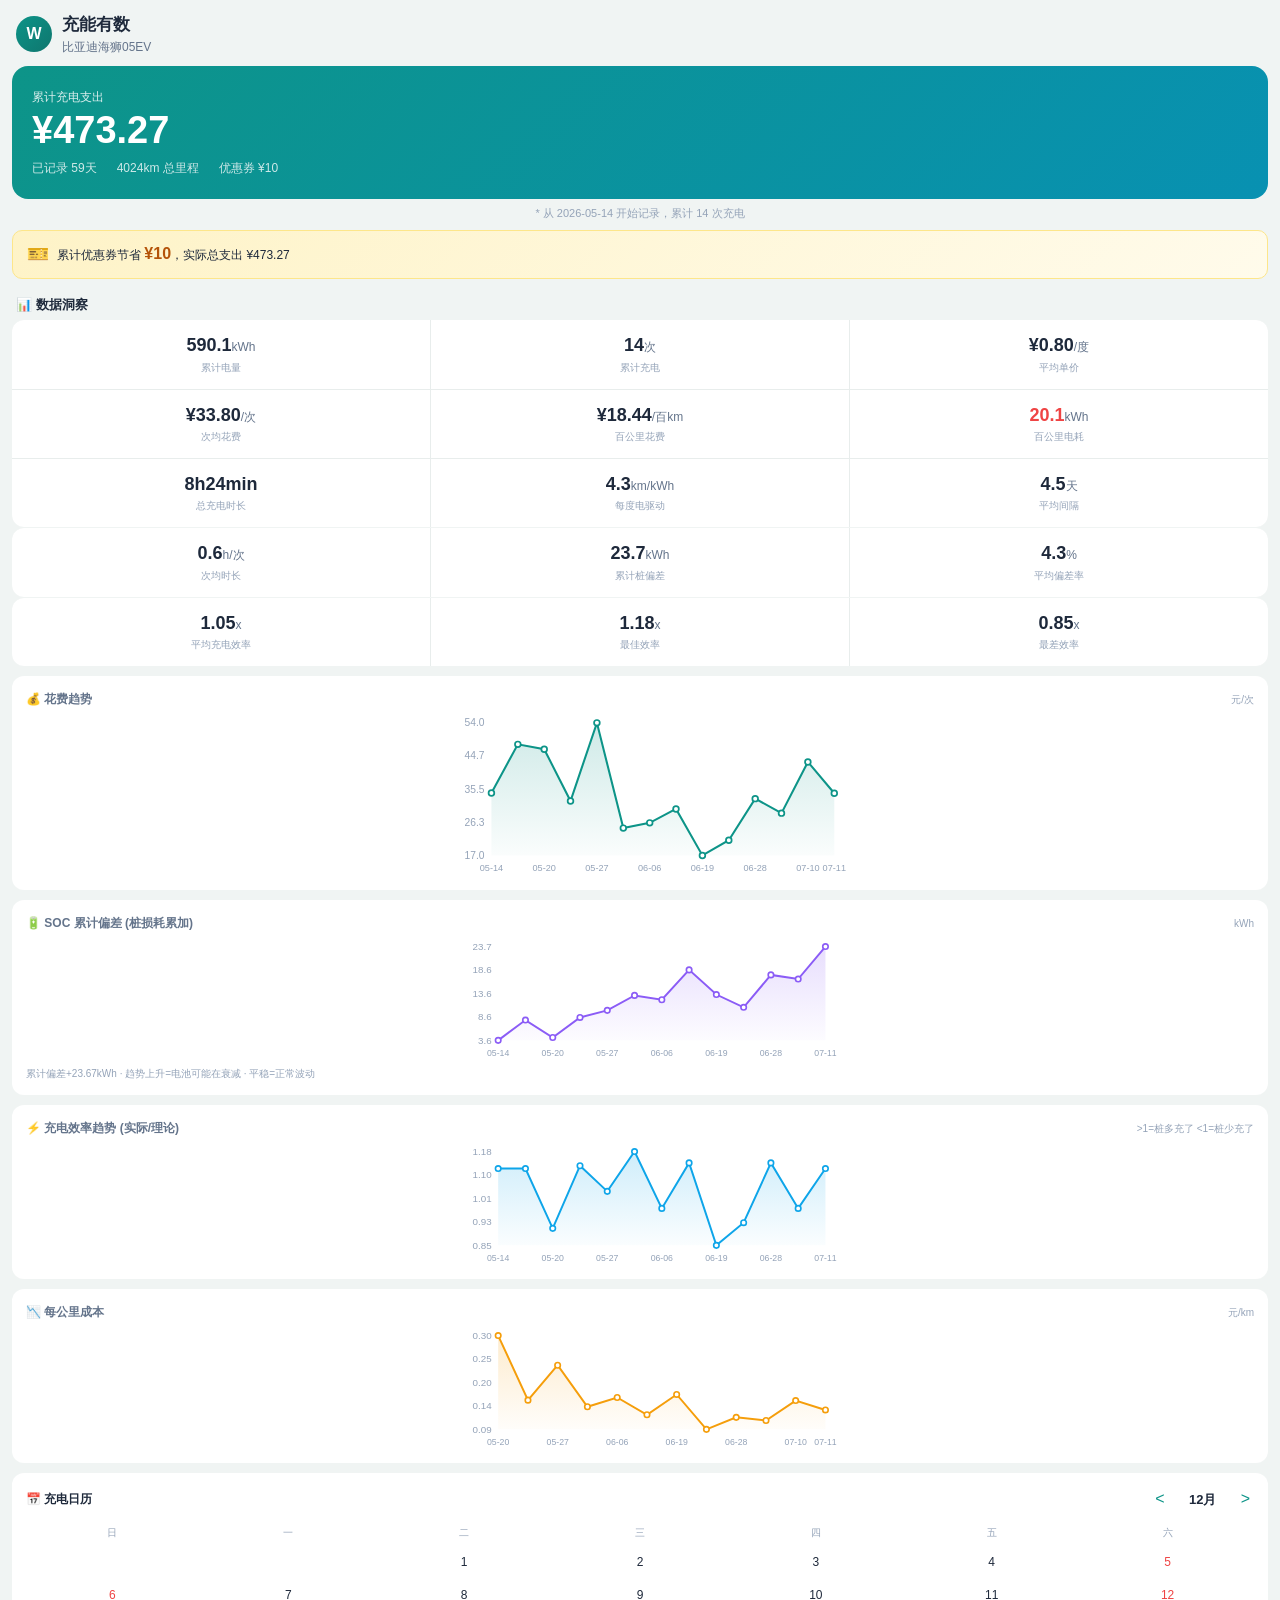
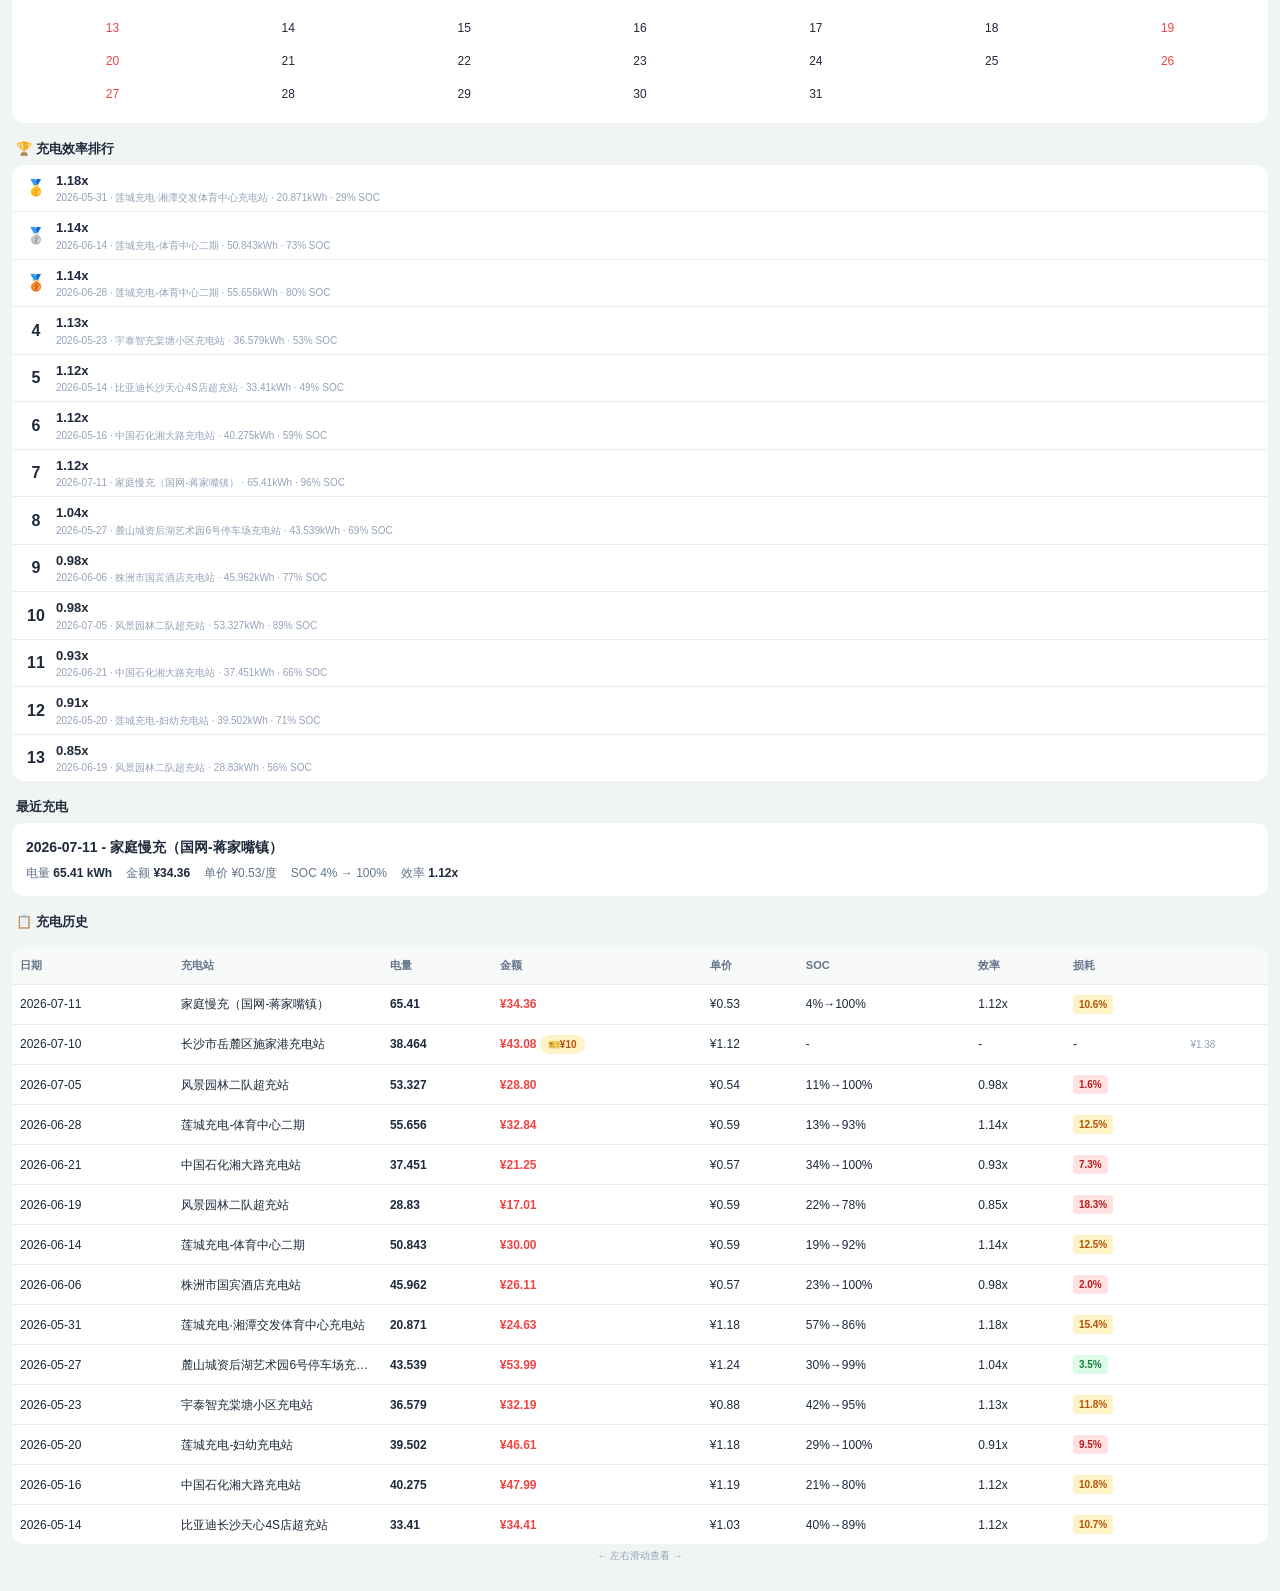
==== commit af364c4a: "Update: cloud-native ready" ====
--- a/index.html
+++ b/index.html
@@ -74,34 +74,34 @@
 
 <div class="hero">
   <div class="label">累计充电支出</div>
-  <div class="amount">¥367.03</div>
+  <div class="amount">¥473.27</div>
   <div class="meta">
-    <span>已记录 46天</span>
-    <span>3233km 总里程</span>
-    
+    <span>已记录 59天</span>
+    <span>4024km 总里程</span>
+    <span>优惠券 ¥10</span>
   </div>
 </div>
-<div class="updated">* 从 2026-05-14 开始记录，累计 11 次充电</div>
-
-
+<div class="updated">* 从 2026-05-14 开始记录，累计 14 次充电</div>
+
+<div class="save-total"><span class="save-icon">🎫</span><span>累计优惠券节省 <span class="save-amount">¥10</span>，实际总支出 ¥473.27</span></div>
 
 <div class="section-title">📊 数据洞察</div>
 <div class="insight-grid">
-  <div class="insight-item"><div class="val">432.9<span class="unit">kWh</span></div><div class="lbl">累计电量</div></div>
-  <div class="insight-item"><div class="val">11<span class="unit">次</span></div><div class="lbl">累计充电</div></div>
-  <div class="insight-item"><div class="val">¥0.85<span class="unit">/度</span></div><div class="lbl">平均单价</div></div>
-  <div class="insight-item"><div class="val">¥33.37<span class="unit">/次</span></div><div class="lbl">次均花费</div></div>
-  <div class="insight-item"><div class="val">¥20.68<span class="unit">/百km</span></div><div class="lbl">百公里花费</div></div>
-  <div class="insight-item"><div class="val red">20.2<span class="unit">kWh</span></div><div class="lbl">百公里电耗</div></div>
-  <div class="insight-item"><div class="val">7h5min<span class="unit"></span></div><div class="lbl">总充电时长</div></div>
-  <div class="insight-item"><div class="val">4.1<span class="unit">km/kWh</span></div><div class="lbl">每度电驱动</div></div>
+  <div class="insight-item"><div class="val">590.1<span class="unit">kWh</span></div><div class="lbl">累计电量</div></div>
+  <div class="insight-item"><div class="val">14<span class="unit">次</span></div><div class="lbl">累计充电</div></div>
+  <div class="insight-item"><div class="val">¥0.80<span class="unit">/度</span></div><div class="lbl">平均单价</div></div>
+  <div class="insight-item"><div class="val">¥33.80<span class="unit">/次</span></div><div class="lbl">次均花费</div></div>
+  <div class="insight-item"><div class="val">¥18.44<span class="unit">/百km</span></div><div class="lbl">百公里花费</div></div>
+  <div class="insight-item"><div class="val red">20.1<span class="unit">kWh</span></div><div class="lbl">百公里电耗</div></div>
+  <div class="insight-item"><div class="val">8h24min<span class="unit"></span></div><div class="lbl">总充电时长</div></div>
+  <div class="insight-item"><div class="val">4.3<span class="unit">km/kWh</span></div><div class="lbl">每度电驱动</div></div>
   <div class="insight-item"><div class="val">4.5<span class="unit">天</span></div><div class="lbl">平均间隔</div></div>
 </div>
 
 <div class="insight-grid" style="margin-top:1px">
   <div class="insight-item"><div class="val">0.6<span class="unit">h/次</span></div><div class="lbl">次均时长</div></div>
-  <div class="insight-item"><div class="val"><span class="orange">17.6<span class="unit">kWh</span></span></div><div class="lbl">累计桩偏差</div></div>
-  <div class="insight-item"><div class="val"><span class="green">4.1<span class="unit">%</span></span></div><div class="lbl">平均偏差率</div></div>
+  <div class="insight-item"><div class="val"><span class="orange">23.7<span class="unit">kWh</span></span></div><div class="lbl">累计桩偏差</div></div>
+  <div class="insight-item"><div class="val"><span class="green">4.3<span class="unit">%</span></span></div><div class="lbl">平均偏差率</div></div>
 </div>
 
 <div class="insight-grid" style="margin-top:1px">
@@ -118,7 +118,7 @@
 <div class="trend-section">
   <div class="trend-header"><span class="title">🔋 SOC 累计偏差 (桩损耗累加)</span><span class="unit">kWh</span></div>
   <div class="trend-chart-sm" id="driftChart"></div>
-  <div style="font-size:10px;color:var(--text3);margin-top:6px">累计偏差+17.59kWh · 趋势上升=电池可能在衰减 · 平稳=正常波动</div>
+  <div style="font-size:10px;color:var(--text3);margin-top:6px">累计偏差+23.67kWh · 趋势上升=电池可能在衰减 · 平稳=正常波动</div>
 </div>
 
 <div class="trend-section">
@@ -185,29 +185,41 @@
         </div><div class="ranking-item">
           <div class="rank ">7</div>
           <div class="info">
+            <div class="eff"><span class="green">1.12x</span></div>
+            <div class="sub">2026-07-11 · 家庭慢充（国网-蒋家嘴镇） · 65.41kWh · 96% SOC</div>
+          </div>
+        </div><div class="ranking-item">
+          <div class="rank ">8</div>
+          <div class="info">
             <div class="eff"><span class="green">1.04x</span></div>
             <div class="sub">2026-05-27 · 麓山城资后湖艺术园6号停车场充电站 · 43.539kWh · 69% SOC</div>
           </div>
         </div><div class="ranking-item">
-          <div class="rank ">8</div>
+          <div class="rank ">9</div>
           <div class="info">
             <div class="eff"><span class="green">0.98x</span></div>
             <div class="sub">2026-06-06 · 株洲市国宾酒店充电站 · 45.962kWh · 77% SOC</div>
           </div>
         </div><div class="ranking-item">
-          <div class="rank ">9</div>
+          <div class="rank ">10</div>
+          <div class="info">
+            <div class="eff"><span class="green">0.98x</span></div>
+            <div class="sub">2026-07-05 · 风景园林二队超充站 · 53.327kWh · 89% SOC</div>
+          </div>
+        </div><div class="ranking-item">
+          <div class="rank ">11</div>
           <div class="info">
             <div class="eff"><span class="orange">0.93x</span></div>
             <div class="sub">2026-06-21 · 中国石化湘大路充电站 · 37.451kWh · 66% SOC</div>
           </div>
         </div><div class="ranking-item">
-          <div class="rank ">10</div>
+          <div class="rank ">12</div>
           <div class="info">
             <div class="eff"><span class="orange">0.91x</span></div>
             <div class="sub">2026-05-20 · 莲城充电-妇幼充电站 · 39.502kWh · 71% SOC</div>
           </div>
         </div><div class="ranking-item">
-          <div class="rank ">11</div>
+          <div class="rank ">13</div>
           <div class="info">
             <div class="eff"><span class="red">0.85x</span></div>
             <div class="sub">2026-06-19 · 风景园林二队超充站 · 28.83kWh · 56% SOC</div>
@@ -218,13 +230,13 @@
 
 <div class="section-title">最近充电</div>
 <div class="latest-card">
-  <div class="station">2026-06-28 - 莲城充电-体育中心二期</div>
+  <div class="station">2026-07-11 - 家庭慢充（国网-蒋家嘴镇）</div>
   <div class="stats">
-    <span>电量 <b>55.656 kWh</b></span>
-    <span>金额 <b>¥32.84</b></span>
-    <span>单价 ¥0.59/度</span>
-    <span>SOC 13% → 93%</span>
-    <span>效率 <b>1.14x</b></span>
+    <span>电量 <b>65.41 kWh</b></span>
+    <span>金额 <b>¥34.36</b></span>
+    <span>单价 ¥0.53/度</span>
+    <span>SOC 4% → 100%</span>
+    <span>效率 <b>1.12x</b></span>
   </div>
 </div>
 
@@ -235,6 +247,36 @@
       <thead><tr><th>日期</th><th>充电站</th><th>电量</th><th>金额</th><th>单价</th><th>SOC</th><th>效率</th><th>损耗</th><th></th></tr></thead>
       <tbody>
         <tr>
+          <td>2026-07-11</td>
+          <td style="max-width:100px;overflow:hidden;text-overflow:ellipsis;white-space:nowrap">家庭慢充（国网-蒋家嘴镇）</td>
+          <td class="kwh">65.41</td>
+          <td class="amount">¥34.36</td>
+          <td>¥0.53</td>
+          <td>4%→100%</td>
+          <td>1.12x</td>
+          <td><span class="tag tag-hi">10.6%</span></td>
+          <td></td>
+        </tr><tr>
+          <td>2026-07-10</td>
+          <td style="max-width:100px;overflow:hidden;text-overflow:ellipsis;white-space:nowrap">长沙市岳麓区施家港充电站</td>
+          <td class="kwh">38.464</td>
+          <td class="amount">¥43.08 <span class="coupon-badge">🎫¥10</span></td>
+          <td>¥1.12</td>
+          <td>-</td>
+          <td>-</td>
+          <td>-</td>
+          <td><span style="font-size:10px;color:var(--text3)">¥1.38</span></td>
+        </tr><tr>
+          <td>2026-07-05</td>
+          <td style="max-width:100px;overflow:hidden;text-overflow:ellipsis;white-space:nowrap">风景园林二队超充站</td>
+          <td class="kwh">53.327</td>
+          <td class="amount">¥28.80</td>
+          <td>¥0.54</td>
+          <td>11%→100%</td>
+          <td>0.98x</td>
+          <td><span class="tag tag-neg">1.6%</span></td>
+          <td></td>
+        </tr><tr>
           <td>2026-06-28</td>
           <td style="max-width:100px;overflow:hidden;text-overflow:ellipsis;white-space:nowrap">莲城充电-体育中心二期</td>
           <td class="kwh">55.656</td>
@@ -352,8 +394,8 @@
 </div>
 
 <script>
-var DATA = [{"date": "2026-06-28", "station": "莲城充电-体育中心二期", "gun": "15号-15号", "duration_min": 51.1, "kwh": 55.656, "amount": 32.84, "unit_price": 0.59, "start_soc": 13.0, "end_soc": 93.0, "mileage": 3233.0, "driven_km": 278.0, "real_consumption": 20.02, "battery_calc_kwh": 48.72, "pile_loss": 6.94, "loss_rate": 12.5, "order_id": "20260628120410063475", "start_time": "12:05:16", "stop_method": "远程终止充电", "platform": "莲城充电", "coupon": 0, "effective_unit_price": 0.59, "efficiency": 1.14, "cost_per_km": 0.118}, {"date": "2026-06-21", "station": "中国石化湘大路充电站", "gun": "湘潭湘大路站2号桩-B", "duration_min": 46, "kwh": 37.451, "amount": 21.25, "unit_price": 0.57, "start_soc": 34.0, "end_soc": 100.0, "mileage": 2955.0, "driven_km": 233.0, "real_consumption": 16.07, "battery_calc_kwh": 40.19, "pile_loss": -2.74, "loss_rate": 7.3, "order_id": "", "start_time": "", "stop_method": "", "platform": "", "coupon": 0, "effective_unit_price": 0.57, "efficiency": 0.93, "cost_per_km": 0.091}, {"date": "2026-06-19", "station": "风景园林二队超充站", "gun": "风景园林二队1号机-G", "duration_min": 21.55, "kwh": 28.83, "amount": 17.01, "unit_price": 0.59, "start_soc": 22.0, "end_soc": 78.0, "mileage": 2722.0, "driven_km": 100.0, "real_consumption": 28.83, "battery_calc_kwh": 34.1, "pile_loss": -5.27, "loss_rate": 18.3, "order_id": "20260619124812045742", "start_time": "12:48:25", "stop_method": "APP远程停止", "platform": "湘潭莲城充电", "coupon": 0, "effective_unit_price": 0.59, "efficiency": 0.85, "cost_per_km": 0.17}, {"date": "2026-06-14", "station": "莲城充电-体育中心二期", "gun": "10号-10号", "duration_min": 46.38, "kwh": 50.843, "amount": 30.0, "unit_price": 0.59, "start_soc": 19.0, "end_soc": 92.0, "mileage": 2622.0, "driven_km": 242.0, "real_consumption": 21.01, "battery_calc_kwh": 44.46, "pile_loss": 6.38, "loss_rate": 12.5, "order_id": "20260614122310446515", "start_time": "12:23:56", "stop_method": "远程终止充电", "platform": "湘潭莲城充电", "coupon": 0, "effective_unit_price": 0.59, "efficiency": 1.14, "cost_per_km": 0.124}, {"date": "2026-06-06", "station": "株洲市国宾酒店充电站", "gun": "8830690000007090", "duration_min": 56.23, "kwh": 45.962, "amount": 26.11, "unit_price": 0.57, "start_soc": 23.0, "end_soc": 100.0, "mileage": 2380.0, "driven_km": 160.0, "real_consumption": 28.73, "battery_calc_kwh": 46.89, "pile_loss": -0.93, "loss_rate": 2.0, "order_id": "88306900000070900226060633083739", "start_time": "12:44:24", "stop_method": "充满自动停止", "platform": "国网桩", "coupon": 0, "effective_unit_price": 0.57, "efficiency": 0.98, "cost_per_km": 0.163}, {"date": "2026-05-31", "station": "莲城充电·湘潭交发体育中心充电站", "gun": "新能源体育中心2号-A", "duration_min": 21.23, "kwh": 20.871, "amount": 24.63, "unit_price": 1.18, "start_soc": 57.0, "end_soc": 86.0, "mileage": 2220.0, "driven_km": 174.0, "real_consumption": 11.99, "battery_calc_kwh": 17.66, "pile_loss": 3.21, "loss_rate": 15.4, "order_id": "20260531195014967719", "start_time": "19:50:27", "stop_method": "远程终止充电", "platform": "莲城充电", "coupon": 0, "effective_unit_price": 1.18, "efficiency": 1.18, "cost_per_km": 0.142}, {"date": "2026-05-27", "station": "麓山城资后湖艺术园6号停车场充电站", "gun": "7037870201", "duration_min": 45, "kwh": 43.539, "amount": 53.99, "unit_price": 1.24, "start_soc": 30.0, "end_soc": 99.0, "mileage": 2046.0, "driven_km": 229.0, "real_consumption": 19.01, "battery_calc_kwh": 42.02, "pile_loss": 1.52, "loss_rate": 3.5, "order_id": "B20260527192857607135", "start_time": "19:29:27", "stop_method": "自动终止", "platform": "星星充电", "coupon": 0, "effective_unit_price": 1.24, "efficiency": 1.04, "cost_per_km": 0.236}, {"date": "2026-05-23", "station": "宇泰智充棠塘小区充电站", "gun": "204612000200002401", "duration_min": 48.98, "kwh": 36.579, "amount": 32.19, "unit_price": 0.88, "start_soc": 42.0, "end_soc": 95.0, "mileage": 1817.0, "driven_km": 205.0, "real_consumption": 17.84, "battery_calc_kwh": 32.28, "pile_loss": 4.3, "loss_rate": 11.8, "order_id": "101437000177951747923504802", "start_time": "14:24:50", "stop_method": "", "platform": "小桔充电", "coupon": 0, "effective_unit_price": 0.88, "efficiency": 1.13, "cost_per_km": 0.157}, {"date": "2026-05-20", "station": "莲城充电-妇幼充电站", "gun": "二号-2A", "duration_min": 36.9, "kwh": 39.502, "amount": 46.61, "unit_price": 1.18, "start_soc": 29.0, "end_soc": 100.0, "mileage": 1612.0, "driven_km": 154.0, "real_consumption": 25.65, "battery_calc_kwh": 43.24, "pile_loss": -3.74, "loss_rate": 9.5, "order_id": "20260520195915225173", "start_time": "20:00:28", "stop_method": "收到BST(SOC满足)", "platform": "莲城充电", "coupon": 0, "effective_unit_price": 1.18, "efficiency": 0.91, "cost_per_km": 0.303}, {"date": "2026-05-16", "station": "中国石化湘大路充电站", "gun": "湘潭湘大路站3号桩-A", "duration_min": 29, "kwh": 40.275, "amount": 47.99, "unit_price": 1.19, "start_soc": 21.0, "end_soc": 80.0, "mileage": 1458.0, "driven_km": null, "real_consumption": null, "battery_calc_kwh": 35.93, "pile_loss": 4.34, "loss_rate": 10.8, "order_id": "4601000005162601", "start_time": "20:45", "stop_method": "余额不足，充电中止", "platform": "中国石化", "coupon": 0, "effective_unit_price": 1.19, "efficiency": 1.12, "cost_per_km": null}, {"date": "2026-05-14", "station": "比亚迪长沙天心4S店超充站", "gun": "CN00335701101A", "duration_min": 23, "kwh": 33.41, "amount": 34.41, "unit_price": 1.03, "start_soc": 40.0, "end_soc": 89.0, "mileage": null, "driven_km": null, "real_consumption": null, "battery_calc_kwh": 29.84, "pile_loss": 3.57, "loss_rate": 10.7, "order_id": "7917385530010dc0bbe12c34000", "start_time": "19:02:24", "stop_method": "", "platform": "比亚迪闪充", "coupon": 0, "effective_unit_price": 1.03, "efficiency": 1.12, "cost_per_km": null}];
-var SUMMARY = {"total_charges": 11, "total_kwh": 432.92, "total_amount": 367.03, "total_coupon": 0, "avg_price": 0.85, "avg_per_charge": 33.37, "total_hours": 7.1, "total_hours_int": 7, "total_mins_int": 5, "avg_duration_hours": 0.6, "avg_interval_days": 4.5, "total_days": 46, "total_driven": 1775.0, "total_mileage": 3233.0, "avg_consumption": 20.24, "cost_per_100km": 20.68, "km_per_kwh": 4.1, "total_pile_loss": 17.59, "avg_loss_rate": 4.1, "soc_record_count": 11, "soc_drift": [{"date": "2026-05-14", "pile_loss": 3.57, "cumulative_loss": 3.57, "loss_rate": 10.7}, {"date": "2026-05-16", "pile_loss": 4.34, "cumulative_loss": 7.91, "loss_rate": 10.8}, {"date": "2026-05-20", "pile_loss": -3.74, "cumulative_loss": 4.17, "loss_rate": 9.5}, {"date": "2026-05-23", "pile_loss": 4.3, "cumulative_loss": 8.47, "loss_rate": 11.8}, {"date": "2026-05-27", "pile_loss": 1.52, "cumulative_loss": 9.99, "loss_rate": 3.5}, {"date": "2026-05-31", "pile_loss": 3.21, "cumulative_loss": 13.2, "loss_rate": 15.4}, {"date": "2026-06-06", "pile_loss": -0.93, "cumulative_loss": 12.27, "loss_rate": 2.0}, {"date": "2026-06-14", "pile_loss": 6.38, "cumulative_loss": 18.65, "loss_rate": 12.5}, {"date": "2026-06-19", "pile_loss": -5.27, "cumulative_loss": 13.38, "loss_rate": 18.3}, {"date": "2026-06-21", "pile_loss": -2.74, "cumulative_loss": 10.64, "loss_rate": 7.3}, {"date": "2026-06-28", "pile_loss": 6.94, "cumulative_loss": 17.58, "loss_rate": 12.5}], "avg_efficiency": 1.049, "best_efficiency": {"date": "2026-05-31", "station": "莲城充电·湘潭交发体育中心充电站", "gun": "新能源体育中心2号-A", "duration_min": 21.23, "kwh": 20.871, "amount": 24.63, "unit_price": 1.18, "start_soc": 57.0, "end_soc": 86.0, "mileage": 2220.0, "driven_km": 174.0, "real_consumption": 11.99, "battery_calc_kwh": 17.66, "pile_loss": 3.21, "loss_rate": 15.4, "order_id": "20260531195014967719", "start_time": "19:50:27", "stop_method": "远程终止充电", "platform": "莲城充电", "coupon": 0, "effective_unit_price": 1.18, "efficiency": 1.18, "cost_per_km": 0.142}, "worst_efficiency": {"date": "2026-06-19", "station": "风景园林二队超充站", "gun": "风景园林二队1号机-G", "duration_min": 21.55, "kwh": 28.83, "amount": 17.01, "unit_price": 0.59, "start_soc": 22.0, "end_soc": 78.0, "mileage": 2722.0, "driven_km": 100.0, "real_consumption": 28.83, "battery_calc_kwh": 34.1, "pile_loss": -5.27, "loss_rate": 18.3, "order_id": "20260619124812045742", "start_time": "12:48:25", "stop_method": "APP远程停止", "platform": "湘潭莲城充电", "coupon": 0, "effective_unit_price": 0.59, "efficiency": 0.85, "cost_per_km": 0.17}, "efficiency_ranking": [{"date": "2026-05-31", "station": "莲城充电·湘潭交发体育中心充电站", "efficiency": 1.18, "kwh": 20.871, "soc_change": 29.0}, {"date": "2026-06-14", "station": "莲城充电-体育中心二期", "efficiency": 1.14, "kwh": 50.843, "soc_change": 73.0}, {"date": "2026-06-28", "station": "莲城充电-体育中心二期", "efficiency": 1.14, "kwh": 55.656, "soc_change": 80.0}, {"date": "2026-05-23", "station": "宇泰智充棠塘小区充电站", "efficiency": 1.13, "kwh": 36.579, "soc_change": 53.0}, {"date": "2026-05-14", "station": "比亚迪长沙天心4S店超充站", "efficiency": 1.12, "kwh": 33.41, "soc_change": 49.0}, {"date": "2026-05-16", "station": "中国石化湘大路充电站", "efficiency": 1.12, "kwh": 40.275, "soc_change": 59.0}, {"date": "2026-05-27", "station": "麓山城资后湖艺术园6号停车场充电站", "efficiency": 1.04, "kwh": 43.539, "soc_change": 69.0}, {"date": "2026-06-06", "station": "株洲市国宾酒店充电站", "efficiency": 0.98, "kwh": 45.962, "soc_change": 77.0}, {"date": "2026-06-21", "station": "中国石化湘大路充电站", "efficiency": 0.93, "kwh": 37.451, "soc_change": 66.0}, {"date": "2026-05-20", "station": "莲城充电-妇幼充电站", "efficiency": 0.91, "kwh": 39.502, "soc_change": 71.0}, {"date": "2026-06-19", "station": "风景园林二队超充站", "efficiency": 0.85, "kwh": 28.83, "soc_change": 56.0}], "efficiency_trend": [{"date": "2026-05-14", "efficiency": 1.12}, {"date": "2026-05-16", "efficiency": 1.12}, {"date": "2026-05-20", "efficiency": 0.91}, {"date": "2026-05-23", "efficiency": 1.13}, {"date": "2026-05-27", "efficiency": 1.04}, {"date": "2026-05-31", "efficiency": 1.18}, {"date": "2026-06-06", "efficiency": 0.98}, {"date": "2026-06-14", "efficiency": 1.14}, {"date": "2026-06-19", "efficiency": 0.85}, {"date": "2026-06-21", "efficiency": 0.93}, {"date": "2026-06-28", "efficiency": 1.14}], "cost_per_km_trend": [{"date": "2026-05-20", "cost_per_km": 0.303}, {"date": "2026-05-23", "cost_per_km": 0.157}, {"date": "2026-05-27", "cost_per_km": 0.236}, {"date": "2026-05-31", "cost_per_km": 0.142}, {"date": "2026-06-06", "cost_per_km": 0.163}, {"date": "2026-06-14", "cost_per_km": 0.124}, {"date": "2026-06-19", "cost_per_km": 0.17}, {"date": "2026-06-21", "cost_per_km": 0.091}, {"date": "2026-06-28", "cost_per_km": 0.118}], "latest": {"date": "2026-06-28", "station": "莲城充电-体育中心二期", "gun": "15号-15号", "duration_min": 51.1, "kwh": 55.656, "amount": 32.84, "unit_price": 0.59, "start_soc": 13.0, "end_soc": 93.0, "mileage": 3233.0, "driven_km": 278.0, "real_consumption": 20.02, "battery_calc_kwh": 48.72, "pile_loss": 6.94, "loss_rate": 12.5, "order_id": "20260628120410063475", "start_time": "12:05:16", "stop_method": "远程终止充电", "platform": "莲城充电", "coupon": 0, "effective_unit_price": 0.59, "efficiency": 1.14, "cost_per_km": 0.118}, "battery_capacity": 60.9, "vehicle": "比亚迪海狮05EV", "spend_trend": [{"date": "2026-05-14", "amount": 34.41}, {"date": "2026-05-16", "amount": 47.99}, {"date": "2026-05-20", "amount": 46.61}, {"date": "2026-05-23", "amount": 32.19}, {"date": "2026-05-27", "amount": 53.99}, {"date": "2026-05-31", "amount": 24.63}, {"date": "2026-06-06", "amount": 26.11}, {"date": "2026-06-14", "amount": 30.0}, {"date": "2026-06-19", "amount": 17.01}, {"date": "2026-06-21", "amount": 21.25}, {"date": "2026-06-28", "amount": 32.84}], "charge_calendar": {"2026-05-14": 1, "2026-05-16": 1, "2026-05-20": 1, "2026-05-23": 1, "2026-05-27": 1, "2026-05-31": 1, "2026-06-06": 1, "2026-06-14": 1, "2026-06-19": 1, "2026-06-21": 1, "2026-06-28": 1}, "first_date": "2026-05-14"};
+var DATA = [{"date": "2026-07-11", "station": "家庭慢充（国网-蒋家嘴镇）", "gun": "", "duration_min": null, "kwh": 65.41, "amount": 34.36, "unit_price": 0.53, "start_soc": 4.0, "end_soc": 100.0, "mileage": 4024.0, "driven_km": 254.0, "real_consumption": 25.75, "battery_calc_kwh": 58.46, "pile_loss": 6.95, "loss_rate": 10.6, "order_id": "", "start_time": "", "stop_method": "", "platform": "网上国网", "coupon": 0, "effective_unit_price": 0.53, "efficiency": 1.12, "cost_per_km": 0.135}, {"date": "2026-07-10", "station": "长沙市岳麓区施家港充电站", "gun": "", "duration_min": 27.85, "kwh": 38.464, "amount": 43.08, "unit_price": 1.12, "start_soc": 13.0, "end_soc": null, "mileage": 3770.0, "driven_km": 277.0, "real_consumption": 13.89, "battery_calc_kwh": null, "pile_loss": null, "loss_rate": null, "order_id": "101437000178368247223504952", "start_time": "", "stop_method": "", "platform": "", "coupon": 10.0, "effective_unit_price": 1.38, "efficiency": null, "cost_per_km": 0.156}, {"date": "2026-07-05", "station": "风景园林二队超充站", "gun": "风景园林二队1号机-F", "duration_min": 49.37, "kwh": 53.327, "amount": 28.8, "unit_price": 0.54, "start_soc": 11.0, "end_soc": 100.0, "mileage": 3493.0, "driven_km": 260.0, "real_consumption": 20.51, "battery_calc_kwh": 54.2, "pile_loss": -0.87, "loss_rate": 1.6, "order_id": "20260705122614545781", "start_time": "12:26", "stop_method": "自动充满", "platform": "特来电", "coupon": 0, "effective_unit_price": 0.54, "efficiency": 0.98, "cost_per_km": 0.111}, {"date": "2026-06-28", "station": "莲城充电-体育中心二期", "gun": "15号-15号", "duration_min": 51.1, "kwh": 55.656, "amount": 32.84, "unit_price": 0.59, "start_soc": 13.0, "end_soc": 93.0, "mileage": 3233.0, "driven_km": 278.0, "real_consumption": 20.02, "battery_calc_kwh": 48.72, "pile_loss": 6.94, "loss_rate": 12.5, "order_id": "20260628120410063475", "start_time": "12:05:16", "stop_method": "远程终止充电", "platform": "莲城充电", "coupon": 0, "effective_unit_price": 0.59, "efficiency": 1.14, "cost_per_km": 0.118}, {"date": "2026-06-21", "station": "中国石化湘大路充电站", "gun": "湘潭湘大路站2号桩-B", "duration_min": 46, "kwh": 37.451, "amount": 21.25, "unit_price": 0.57, "start_soc": 34.0, "end_soc": 100.0, "mileage": 2955.0, "driven_km": 233.0, "real_consumption": 16.07, "battery_calc_kwh": 40.19, "pile_loss": -2.74, "loss_rate": 7.3, "order_id": "", "start_time": "", "stop_method": "", "platform": "", "coupon": 0, "effective_unit_price": 0.57, "efficiency": 0.93, "cost_per_km": 0.091}, {"date": "2026-06-19", "station": "风景园林二队超充站", "gun": "风景园林二队1号机-G", "duration_min": 21.55, "kwh": 28.83, "amount": 17.01, "unit_price": 0.59, "start_soc": 22.0, "end_soc": 78.0, "mileage": 2722.0, "driven_km": 100.0, "real_consumption": 28.83, "battery_calc_kwh": 34.1, "pile_loss": -5.27, "loss_rate": 18.3, "order_id": "20260619124812045742", "start_time": "12:48:25", "stop_method": "APP远程停止", "platform": "湘潭莲城充电", "coupon": 0, "effective_unit_price": 0.59, "efficiency": 0.85, "cost_per_km": 0.17}, {"date": "2026-06-14", "station": "莲城充电-体育中心二期", "gun": "10号-10号", "duration_min": 46.38, "kwh": 50.843, "amount": 30.0, "unit_price": 0.59, "start_soc": 19.0, "end_soc": 92.0, "mileage": 2622.0, "driven_km": 242.0, "real_consumption": 21.01, "battery_calc_kwh": 44.46, "pile_loss": 6.38, "loss_rate": 12.5, "order_id": "20260614122310446515", "start_time": "12:23:56", "stop_method": "远程终止充电", "platform": "湘潭莲城充电", "coupon": 0, "effective_unit_price": 0.59, "efficiency": 1.14, "cost_per_km": 0.124}, {"date": "2026-06-06", "station": "株洲市国宾酒店充电站", "gun": "8830690000007090", "duration_min": 56.23, "kwh": 45.962, "amount": 26.11, "unit_price": 0.57, "start_soc": 23.0, "end_soc": 100.0, "mileage": 2380.0, "driven_km": 160.0, "real_consumption": 28.73, "battery_calc_kwh": 46.89, "pile_loss": -0.93, "loss_rate": 2.0, "order_id": "88306900000070900226060633083739", "start_time": "12:44:24", "stop_method": "充满自动停止", "platform": "国网桩", "coupon": 0, "effective_unit_price": 0.57, "efficiency": 0.98, "cost_per_km": 0.163}, {"date": "2026-05-31", "station": "莲城充电·湘潭交发体育中心充电站", "gun": "新能源体育中心2号-A", "duration_min": 21.23, "kwh": 20.871, "amount": 24.63, "unit_price": 1.18, "start_soc": 57.0, "end_soc": 86.0, "mileage": 2220.0, "driven_km": 174.0, "real_consumption": 11.99, "battery_calc_kwh": 17.66, "pile_loss": 3.21, "loss_rate": 15.4, "order_id": "20260531195014967719", "start_time": "19:50:27", "stop_method": "远程终止充电", "platform": "莲城充电", "coupon": 0, "effective_unit_price": 1.18, "efficiency": 1.18, "cost_per_km": 0.142}, {"date": "2026-05-27", "station": "麓山城资后湖艺术园6号停车场充电站", "gun": "7037870201", "duration_min": 45, "kwh": 43.539, "amount": 53.99, "unit_price": 1.24, "start_soc": 30.0, "end_soc": 99.0, "mileage": 2046.0, "driven_km": 229.0, "real_consumption": 19.01, "battery_calc_kwh": 42.02, "pile_loss": 1.52, "loss_rate": 3.5, "order_id": "B20260527192857607135", "start_time": "19:29:27", "stop_method": "自动终止", "platform": "星星充电", "coupon": 0, "effective_unit_price": 1.24, "efficiency": 1.04, "cost_per_km": 0.236}, {"date": "2026-05-23", "station": "宇泰智充棠塘小区充电站", "gun": "204612000200002401", "duration_min": 48.98, "kwh": 36.579, "amount": 32.19, "unit_price": 0.88, "start_soc": 42.0, "end_soc": 95.0, "mileage": 1817.0, "driven_km": 205.0, "real_consumption": 17.84, "battery_calc_kwh": 32.28, "pile_loss": 4.3, "loss_rate": 11.8, "order_id": "101437000177951747923504802", "start_time": "14:24:50", "stop_method": "", "platform": "小桔充电", "coupon": 0, "effective_unit_price": 0.88, "efficiency": 1.13, "cost_per_km": 0.157}, {"date": "2026-05-20", "station": "莲城充电-妇幼充电站", "gun": "二号-2A", "duration_min": 36.9, "kwh": 39.502, "amount": 46.61, "unit_price": 1.18, "start_soc": 29.0, "end_soc": 100.0, "mileage": 1612.0, "driven_km": 154.0, "real_consumption": 25.65, "battery_calc_kwh": 43.24, "pile_loss": -3.74, "loss_rate": 9.5, "order_id": "20260520195915225173", "start_time": "20:00:28", "stop_method": "收到BST(SOC满足)", "platform": "莲城充电", "coupon": 0, "effective_unit_price": 1.18, "efficiency": 0.91, "cost_per_km": 0.303}, {"date": "2026-05-16", "station": "中国石化湘大路充电站", "gun": "湘潭湘大路站3号桩-A", "duration_min": 29, "kwh": 40.275, "amount": 47.99, "unit_price": 1.19, "start_soc": 21.0, "end_soc": 80.0, "mileage": 1458.0, "driven_km": null, "real_consumption": null, "battery_calc_kwh": 35.93, "pile_loss": 4.34, "loss_rate": 10.8, "order_id": "4601000005162601", "start_time": "20:45", "stop_method": "余额不足，充电中止", "platform": "中国石化", "coupon": 0, "effective_unit_price": 1.19, "efficiency": 1.12, "cost_per_km": null}, {"date": "2026-05-14", "station": "比亚迪长沙天心4S店超充站", "gun": "CN00335701101A", "duration_min": 23, "kwh": 33.41, "amount": 34.41, "unit_price": 1.03, "start_soc": 40.0, "end_soc": 89.0, "mileage": null, "driven_km": null, "real_consumption": null, "battery_calc_kwh": 29.84, "pile_loss": 3.57, "loss_rate": 10.7, "order_id": "7917385530010dc0bbe12c34000", "start_time": "19:02:24", "stop_method": "", "platform": "比亚迪闪充", "coupon": 0, "effective_unit_price": 1.03, "efficiency": 1.12, "cost_per_km": null}];
+var SUMMARY = {"total_charges": 14, "total_kwh": 590.12, "total_amount": 473.27, "total_coupon": 10.0, "avg_price": 0.8, "avg_per_charge": 33.8, "total_hours": 8.4, "total_hours_int": 8, "total_mins_int": 24, "avg_duration_hours": 0.6, "avg_interval_days": 4.5, "total_days": 59, "total_driven": 2566.0, "total_mileage": 4024.0, "avg_consumption": 20.13, "cost_per_100km": 18.44, "km_per_kwh": 4.35, "total_pile_loss": 23.67, "avg_loss_rate": 4.3, "soc_record_count": 13, "soc_drift": [{"date": "2026-05-14", "pile_loss": 3.57, "cumulative_loss": 3.57, "loss_rate": 10.7}, {"date": "2026-05-16", "pile_loss": 4.34, "cumulative_loss": 7.91, "loss_rate": 10.8}, {"date": "2026-05-20", "pile_loss": -3.74, "cumulative_loss": 4.17, "loss_rate": 9.5}, {"date": "2026-05-23", "pile_loss": 4.3, "cumulative_loss": 8.47, "loss_rate": 11.8}, {"date": "2026-05-27", "pile_loss": 1.52, "cumulative_loss": 9.99, "loss_rate": 3.5}, {"date": "2026-05-31", "pile_loss": 3.21, "cumulative_loss": 13.2, "loss_rate": 15.4}, {"date": "2026-06-06", "pile_loss": -0.93, "cumulative_loss": 12.27, "loss_rate": 2.0}, {"date": "2026-06-14", "pile_loss": 6.38, "cumulative_loss": 18.65, "loss_rate": 12.5}, {"date": "2026-06-19", "pile_loss": -5.27, "cumulative_loss": 13.38, "loss_rate": 18.3}, {"date": "2026-06-21", "pile_loss": -2.74, "cumulative_loss": 10.64, "loss_rate": 7.3}, {"date": "2026-06-28", "pile_loss": 6.94, "cumulative_loss": 17.58, "loss_rate": 12.5}, {"date": "2026-07-05", "pile_loss": -0.87, "cumulative_loss": 16.71, "loss_rate": 1.6}, {"date": "2026-07-11", "pile_loss": 6.95, "cumulative_loss": 23.66, "loss_rate": 10.6}], "avg_efficiency": 1.049, "best_efficiency": {"date": "2026-05-31", "station": "莲城充电·湘潭交发体育中心充电站", "gun": "新能源体育中心2号-A", "duration_min": 21.23, "kwh": 20.871, "amount": 24.63, "unit_price": 1.18, "start_soc": 57.0, "end_soc": 86.0, "mileage": 2220.0, "driven_km": 174.0, "real_consumption": 11.99, "battery_calc_kwh": 17.66, "pile_loss": 3.21, "loss_rate": 15.4, "order_id": "20260531195014967719", "start_time": "19:50:27", "stop_method": "远程终止充电", "platform": "莲城充电", "coupon": 0, "effective_unit_price": 1.18, "efficiency": 1.18, "cost_per_km": 0.142}, "worst_efficiency": {"date": "2026-06-19", "station": "风景园林二队超充站", "gun": "风景园林二队1号机-G", "duration_min": 21.55, "kwh": 28.83, "amount": 17.01, "unit_price": 0.59, "start_soc": 22.0, "end_soc": 78.0, "mileage": 2722.0, "driven_km": 100.0, "real_consumption": 28.83, "battery_calc_kwh": 34.1, "pile_loss": -5.27, "loss_rate": 18.3, "order_id": "20260619124812045742", "start_time": "12:48:25", "stop_method": "APP远程停止", "platform": "湘潭莲城充电", "coupon": 0, "effective_unit_price": 0.59, "efficiency": 0.85, "cost_per_km": 0.17}, "efficiency_ranking": [{"date": "2026-05-31", "station": "莲城充电·湘潭交发体育中心充电站", "efficiency": 1.18, "kwh": 20.871, "soc_change": 29.0}, {"date": "2026-06-14", "station": "莲城充电-体育中心二期", "efficiency": 1.14, "kwh": 50.843, "soc_change": 73.0}, {"date": "2026-06-28", "station": "莲城充电-体育中心二期", "efficiency": 1.14, "kwh": 55.656, "soc_change": 80.0}, {"date": "2026-05-23", "station": "宇泰智充棠塘小区充电站", "efficiency": 1.13, "kwh": 36.579, "soc_change": 53.0}, {"date": "2026-05-14", "station": "比亚迪长沙天心4S店超充站", "efficiency": 1.12, "kwh": 33.41, "soc_change": 49.0}, {"date": "2026-05-16", "station": "中国石化湘大路充电站", "efficiency": 1.12, "kwh": 40.275, "soc_change": 59.0}, {"date": "2026-07-11", "station": "家庭慢充（国网-蒋家嘴镇）", "efficiency": 1.12, "kwh": 65.41, "soc_change": 96.0}, {"date": "2026-05-27", "station": "麓山城资后湖艺术园6号停车场充电站", "efficiency": 1.04, "kwh": 43.539, "soc_change": 69.0}, {"date": "2026-06-06", "station": "株洲市国宾酒店充电站", "efficiency": 0.98, "kwh": 45.962, "soc_change": 77.0}, {"date": "2026-07-05", "station": "风景园林二队超充站", "efficiency": 0.98, "kwh": 53.327, "soc_change": 89.0}, {"date": "2026-06-21", "station": "中国石化湘大路充电站", "efficiency": 0.93, "kwh": 37.451, "soc_change": 66.0}, {"date": "2026-05-20", "station": "莲城充电-妇幼充电站", "efficiency": 0.91, "kwh": 39.502, "soc_change": 71.0}, {"date": "2026-06-19", "station": "风景园林二队超充站", "efficiency": 0.85, "kwh": 28.83, "soc_change": 56.0}], "efficiency_trend": [{"date": "2026-05-14", "efficiency": 1.12}, {"date": "2026-05-16", "efficiency": 1.12}, {"date": "2026-05-20", "efficiency": 0.91}, {"date": "2026-05-23", "efficiency": 1.13}, {"date": "2026-05-27", "efficiency": 1.04}, {"date": "2026-05-31", "efficiency": 1.18}, {"date": "2026-06-06", "efficiency": 0.98}, {"date": "2026-06-14", "efficiency": 1.14}, {"date": "2026-06-19", "efficiency": 0.85}, {"date": "2026-06-21", "efficiency": 0.93}, {"date": "2026-06-28", "efficiency": 1.14}, {"date": "2026-07-05", "efficiency": 0.98}, {"date": "2026-07-11", "efficiency": 1.12}], "cost_per_km_trend": [{"date": "2026-05-20", "cost_per_km": 0.303}, {"date": "2026-05-23", "cost_per_km": 0.157}, {"date": "2026-05-27", "cost_per_km": 0.236}, {"date": "2026-05-31", "cost_per_km": 0.142}, {"date": "2026-06-06", "cost_per_km": 0.163}, {"date": "2026-06-14", "cost_per_km": 0.124}, {"date": "2026-06-19", "cost_per_km": 0.17}, {"date": "2026-06-21", "cost_per_km": 0.091}, {"date": "2026-06-28", "cost_per_km": 0.118}, {"date": "2026-07-05", "cost_per_km": 0.111}, {"date": "2026-07-10", "cost_per_km": 0.156}, {"date": "2026-07-11", "cost_per_km": 0.135}], "latest": {"date": "2026-07-11", "station": "家庭慢充（国网-蒋家嘴镇）", "gun": "", "duration_min": null, "kwh": 65.41, "amount": 34.36, "unit_price": 0.53, "start_soc": 4.0, "end_soc": 100.0, "mileage": 4024.0, "driven_km": 254.0, "real_consumption": 25.75, "battery_calc_kwh": 58.46, "pile_loss": 6.95, "loss_rate": 10.6, "order_id": "", "start_time": "", "stop_method": "", "platform": "网上国网", "coupon": 0, "effective_unit_price": 0.53, "efficiency": 1.12, "cost_per_km": 0.135}, "battery_capacity": 60.9, "vehicle": "比亚迪海狮05EV", "spend_trend": [{"date": "2026-05-14", "amount": 34.41}, {"date": "2026-05-16", "amount": 47.99}, {"date": "2026-05-20", "amount": 46.61}, {"date": "2026-05-23", "amount": 32.19}, {"date": "2026-05-27", "amount": 53.99}, {"date": "2026-05-31", "amount": 24.63}, {"date": "2026-06-06", "amount": 26.11}, {"date": "2026-06-14", "amount": 30.0}, {"date": "2026-06-19", "amount": 17.01}, {"date": "2026-06-21", "amount": 21.25}, {"date": "2026-06-28", "amount": 32.84}, {"date": "2026-07-05", "amount": 28.8}, {"date": "2026-07-10", "amount": 43.08}, {"date": "2026-07-11", "amount": 34.36}], "charge_calendar": {"2026-05-14": 1, "2026-05-16": 1, "2026-05-20": 1, "2026-05-23": 1, "2026-05-27": 1, "2026-05-31": 1, "2026-06-06": 1, "2026-06-14": 1, "2026-06-19": 1, "2026-06-21": 1, "2026-06-28": 1, "2026-07-05": 1, "2026-07-10": 1, "2026-07-11": 1}, "first_date": "2026-05-14"};
 </script>
 <script>
 (function(){
